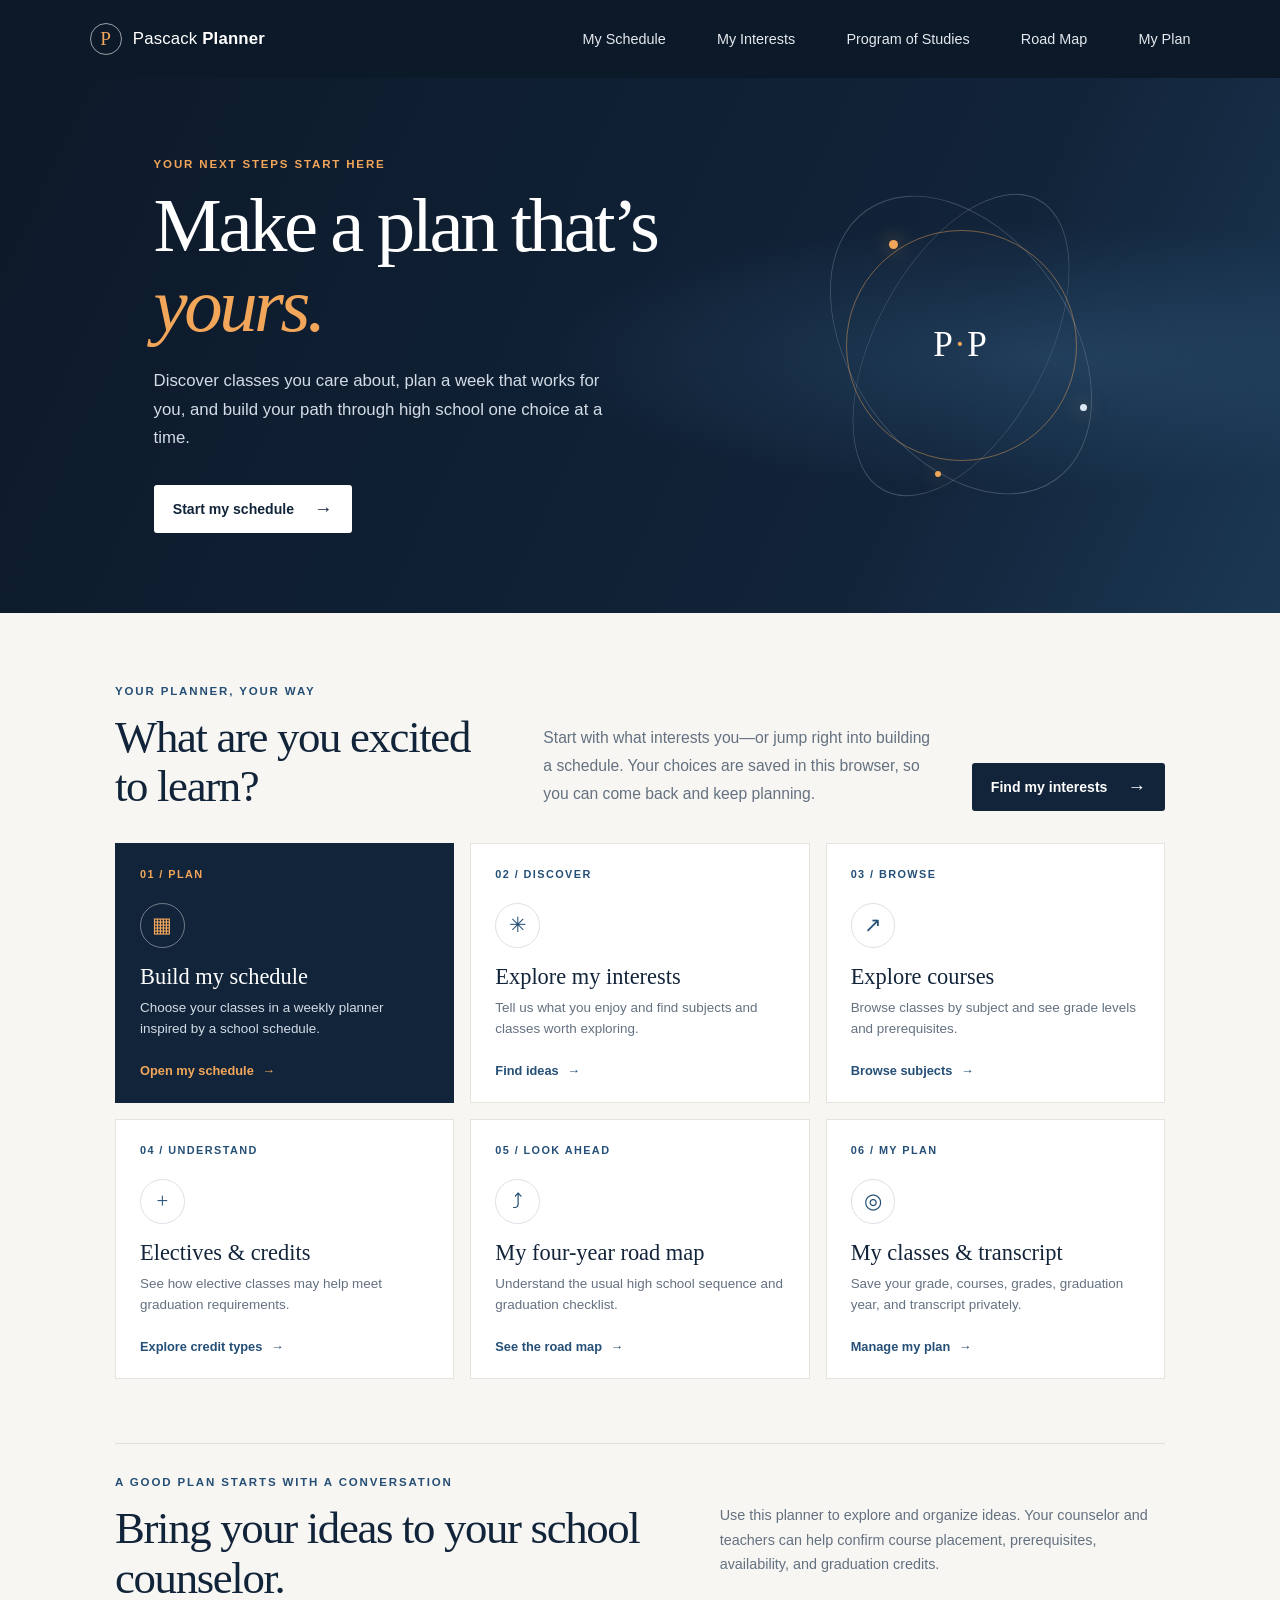
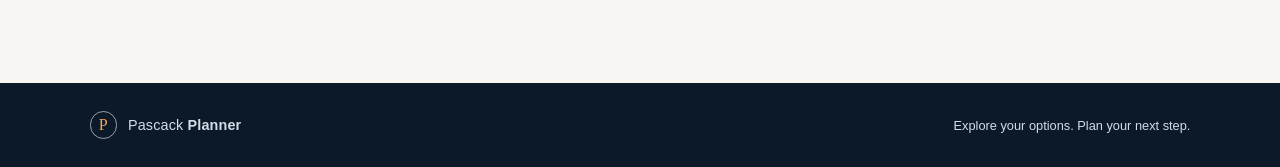
==== index.html @ 2f74aa65 "I did some stuff" ====
<!DOCTYPE html>
<html lang="en">
<head>
    <meta charset="UTF-8">
    <meta name="viewport" content="width=device-width, initial-scale=1.0">
    <meta name="theme-color" content="#12243a">
    <title>Pascack Planner | Your high school plan, your way</title>
    <link href="./style.css" rel="stylesheet">
</head>
<body>
    <header class="site-header">
        <a class="brand" href="./index.html" aria-label="Pascack Planner home">
            <span class="brand-mark" aria-hidden="true">P</span>
            <span>Pascack <strong>Planner</strong></span>
        </a>
        <nav class="site-nav" aria-label="Main navigation">
            <a href="./planner.html">My Schedule</a>
            <a href="./interests.html">My Interests</a>
            <a href="./programs.html">Program of Studies</a>
            <a href="./roadmap.html">Road Map</a>
            <a href="./profile.html">My Plan</a>
        </nav>
    </header>

    <main>
        <section class="hero home-hero">
            <div class="hero-content">
                <p class="eyebrow">Your next steps start here</p>
                <h1 id="hero-title">Make a plan that’s <span>yours.</span></h1>
                <p class="hero-copy">Discover classes you care about, plan a week that works for you, and build your path through high school one choice at a time.</p>
                <a class="button button-light" href="./planner.html">Start my schedule <span aria-hidden="true">→</span></a>
            </div>
            <div class="hero-art" aria-hidden="true">
                <div class="orbit orbit-one"></div>
                <div class="orbit orbit-two"></div>
                <div class="orbit orbit-three"></div>
                <div class="orbit-center">P<span>·</span>P</div>
                <span class="orbit-dot dot-one"></span>
                <span class="orbit-dot dot-two"></span>
                <span class="orbit-dot dot-three"></span>
            </div>
        </section>

        <section class="home-welcome section-wrap" aria-labelledby="welcome-title">
            <div>
                <p class="eyebrow eyebrow-dark">Your planner, your way</p>
                <h2 id="welcome-title">What are you excited to learn?</h2>
            </div>
            <p class="welcome-copy">Start with what interests you—or jump right into building a schedule. Your choices are saved in this browser, so you can come back and keep planning.</p>
            <a class="button button-navy" href="./interests.html">Find my interests <span aria-hidden="true">→</span></a>
        </section>

        <section class="home-tools section-wrap" aria-label="Planner sections">
            <a class="home-tool-card home-tool-featured" href="./planner.html">
                <span class="home-tool-number">01 / PLAN</span>
                <span class="home-tool-icon" aria-hidden="true">▦</span>
                <strong>Build my schedule</strong>
                <span>Choose your classes in a weekly planner inspired by a school schedule.</span>
                <span class="home-tool-link">Open my schedule <span aria-hidden="true">→</span></span>
            </a>
            <a class="home-tool-card" href="./interests.html">
                <span class="home-tool-number">02 / DISCOVER</span>
                <span class="home-tool-icon" aria-hidden="true">✳</span>
                <strong>Explore my interests</strong>
                <span>Tell us what you enjoy and find subjects and classes worth exploring.</span>
                <span class="home-tool-link">Find ideas <span aria-hidden="true">→</span></span>
            </a>
            <a class="home-tool-card" href="./programs.html">
                <span class="home-tool-number">03 / BROWSE</span>
                <span class="home-tool-icon" aria-hidden="true">↗</span>
                <strong>Explore courses</strong>
                <span>Browse classes by subject and see grade levels and prerequisites.</span>
                <span class="home-tool-link">Browse subjects <span aria-hidden="true">→</span></span>
            </a>
            <a class="home-tool-card" href="./electives.html">
                <span class="home-tool-number">04 / UNDERSTAND</span>
                <span class="home-tool-icon" aria-hidden="true">+</span>
                <strong>Electives &amp; credits</strong>
                <span>See how elective classes may help meet graduation requirements.</span>
                <span class="home-tool-link">Explore credit types <span aria-hidden="true">→</span></span>
            </a>
            <a class="home-tool-card" href="./roadmap.html">
                <span class="home-tool-number">05 / LOOK AHEAD</span>
                <span class="home-tool-icon" aria-hidden="true">⤴</span>
                <strong>My four-year road map</strong>
                <span>Understand the usual high school sequence and graduation checklist.</span>
                <span class="home-tool-link">See the road map <span aria-hidden="true">→</span></span>
            </a>
            <a class="home-tool-card" href="./profile.html">
                <span class="home-tool-number">06 / MY PLAN</span>
                <span class="home-tool-icon" aria-hidden="true">◎</span>
                <strong>My classes &amp; transcript</strong>
                <span>Save your grade, courses, grades, graduation year, and transcript privately.</span>
                <span class="home-tool-link">Manage my plan <span aria-hidden="true">→</span></span>
            </a>
        </section>

        <section class="home-reminder section-wrap">
            <div>
                <p class="eyebrow eyebrow-dark">A good plan starts with a conversation</p>
                <h2>Bring your ideas to your school counselor.</h2>
            </div>
            <p>Use this planner to explore and organize ideas. Your counselor and teachers can help confirm course placement, prerequisites, availability, and graduation credits.</p>
        </section>
    </main>

    <footer class="site-footer">
        <a class="brand brand-footer" href="./index.html">
            <span class="brand-mark" aria-hidden="true">P</span>
            <span>Pascack <strong>Planner</strong></span>
        </a>
        <p>Explore your options. Plan your next step.</p>
    </footer>
</body>
</html>
---- style.css ----
:root {
    color-scheme: light;
    --navy: #12243a;
    --navy-deep: #0c1929;
    --blue: #254f76;
    --orange: #f2a65a;
    --paper: #f7f6f2;
    --ink: #1b2b3c;
    --muted: #647181;
}

* {
    box-sizing: border-box;
}

html {
    scroll-behavior: smooth;
    scroll-padding-top: 6rem;
}

body {
    margin: 0;
    background: var(--paper);
    color: var(--ink);
    font-family: "Avenir Next", Avenir, "Segoe UI", sans-serif;
    -webkit-font-smoothing: antialiased;
}

a {
    color: inherit;
}

.site-header {
    position: relative;
    z-index: 1;
    display: flex;
    min-height: 78px;
    align-items: center;
    justify-content: space-between;
    padding: 0 clamp(1.25rem, 7vw, 7rem);
    background: var(--navy-deep);
    color: #fff;
}

.brand {
    display: inline-flex;
    align-items: center;
    gap: 0.7rem;
    color: inherit;
    font-size: 1.05rem;
    letter-spacing: 0.01em;
    text-decoration: none;
}

.brand strong {
    font-weight: 700;
}

.brand-mark {
    display: grid;
    width: 2rem;
    height: 2rem;
    place-items: center;
    border: 1px solid rgba(255, 255, 255, 0.58);
    border-radius: 50%;
    color: var(--orange);
    font-family: Georgia, serif;
    font-size: 1.2rem;
}

.site-nav {
    display: flex;
    align-items: center;
    gap: clamp(1.25rem, 4vw, 3.5rem);
}

.site-nav a {
    padding: 0.5rem 0;
    color: #e4e9ef;
    font-size: 0.9rem;
    text-decoration: none;
    transition: color 160ms ease;
}

.site-nav a:hover,
.site-nav a:focus-visible {
    color: var(--orange);
}

.hero {
    position: relative;
    display: flex;
    min-height: 485px;
    align-items: center;
    overflow: hidden;
    padding: 5rem clamp(1.5rem, 12vw, 12rem);
    background:
        radial-gradient(ellipse at 82% 52%, rgba(52, 94, 132, 0.42), transparent 34%),
        linear-gradient(115deg, var(--navy-deep), var(--navy) 72%, #1b3853);
    color: white;
}

.hero-content {
    position: relative;
    z-index: 1;
    max-width: 610px;
}

.eyebrow {
    margin: 0 0 1rem;
    color: var(--orange);
    font-size: 0.72rem;
    font-weight: 700;
    letter-spacing: 0.16em;
    text-transform: uppercase;
}

.hero h1 {
    max-width: 590px;
    margin: 0;
    font-family: Georgia, "Times New Roman", serif;
    font-size: clamp(3rem, 6vw, 5.2rem);
    font-weight: 400;
    letter-spacing: -0.045em;
    line-height: 1.04;
}

.hero h1 span {
    color: var(--orange);
    font-style: italic;
}

.hero-copy {
    max-width: 455px;
    margin: 1.35rem 0 2rem;
    color: #d3dce6;
    font-size: 1.05rem;
    line-height: 1.7;
}

.button {
    display: inline-flex;
    min-height: 48px;
    align-items: center;
    gap: 1.25rem;
    padding: 0 1.2rem;
    border-radius: 3px;
    font-size: 0.88rem;
    font-weight: 700;
    text-decoration: none;
    transition: transform 160ms ease, background 160ms ease;
}

.button:hover {
    transform: translateY(-2px);
}

.button-light {
    background: #fff;
    color: var(--navy);
}

.button-light:hover {
    background: #f1e9dc;
}

.button span,
.text-link span {
    font-size: 1.15rem;
}

.hero-art {
    position: absolute;
    top: 50%;
    right: clamp(2rem, 12vw, 12rem);
    width: 330px;
    height: 330px;
    transform: translateY(-50%);
}

.orbit {
    position: absolute;
    inset: 0;
    border: 1px solid rgba(229, 237, 245, 0.22);
    border-radius: 50%;
}

.orbit-one {
    transform: rotate(28deg) scaleX(0.52);
}

.orbit-two {
    transform: rotate(-35deg) scaleX(0.67);
}

.orbit-three {
    inset: 15%;
    border-color: rgba(242, 166, 90, 0.45);
}

.orbit-center {
    position: absolute;
    top: 50%;
    left: 50%;
    color: white;
    font-family: Georgia, serif;
    font-size: 2.2rem;
    letter-spacing: 0.08em;
    transform: translate(-50%, -50%);
}

.orbit-center span {
    color: var(--orange);
}

.orbit-dot {
    position: absolute;
    width: 9px;
    height: 9px;
    border-radius: 50%;
    background: var(--orange);
    box-shadow: 0 0 18px rgba(242, 166, 90, 0.65);
}

.dot-one {
    top: 18%;
    left: 28%;
}

.dot-two {
    right: 12%;
    bottom: 30%;
    width: 7px;
    height: 7px;
    background: #dbe8f3;
}

.dot-three {
    bottom: 10%;
    left: 42%;
    width: 6px;
    height: 6px;
}

.section-wrap {
    width: min(1050px, calc(100% - 3rem));
    margin-inline: auto;
}

.welcome {
    display: grid;
    grid-template-columns: 1fr 0.85fr;
    align-items: end;
    gap: 4rem;
    padding-top: 5rem;
    padding-bottom: 3.5rem;
}

.eyebrow-dark {
    color: var(--blue);
}

.welcome h2,
.resource-card h2 {
    margin: 0;
    color: var(--navy);
    font-family: Georgia, "Times New Roman", serif;
    font-weight: 400;
    letter-spacing: -0.025em;
}

.welcome h2 {
    max-width: 470px;
    font-size: clamp(2rem, 3.5vw, 2.8rem);
    line-height: 1.13;
}

.welcome-copy {
    margin: 0 0 0.2rem;
    color: var(--muted);
    font-size: 0.98rem;
    line-height: 1.8;
}

.student-guide,
.roadmap {
    scroll-margin-top: 2rem;
}

.student-guide {
    padding-bottom: 5.5rem;
}

.section-heading,
.requirements-heading {
    display: flex;
    align-items: end;
    justify-content: space-between;
    gap: 2rem;
}

.section-heading h2,
.requirements-heading h3,
.next-steps h2 {
    margin: 0;
    color: var(--navy);
    font-family: Georgia, "Times New Roman", serif;
    font-weight: 400;
    letter-spacing: -0.03em;
}

.section-heading h2 {
    max-width: 640px;
    font-size: clamp(2.1rem, 4vw, 3.2rem);
    line-height: 1.1;
}

.section-intro {
    max-width: 650px;
    margin: 1rem 0 0;
    color: var(--muted);
    line-height: 1.7;
}

.button-navy {
    flex-shrink: 0;
    background: var(--navy);
    color: white;
}

.button-navy:hover {
    background: var(--blue);
}

.guide-note,
.college-note,
.roadmap-note {
    border-left: 3px solid var(--orange);
    background: #fff;
    color: var(--muted);
    line-height: 1.7;
}

.guide-note {
    margin-top: 2rem;
    padding: 1.1rem 1.3rem;
    font-size: 0.9rem;
}

.guide-note strong,
.college-note strong {
    display: block;
    margin-bottom: 0.2rem;
    color: var(--navy);
}

.guide-intro-grid {
    display: grid;
    grid-template-columns: repeat(3, 1fr);
    gap: 1rem;
    margin-top: 1rem;
}

.intro-card {
    min-height: 195px;
    padding: 1.35rem;
    border: 1px solid #e6e3dc;
    background: #fff;
}

.intro-number {
    color: var(--blue);
    font-family: Georgia, "Times New Roman", serif;
    font-size: 0.9rem;
}

.intro-card h3,
.guide-panel h3,
.year-card h3 {
    margin: 0.7rem 0 0.5rem;
    color: var(--navy);
    font-family: Georgia, "Times New Roman", serif;
    font-size: 1.3rem;
    font-weight: 400;
}

.intro-card p,
.guide-panel > p:not(.eyebrow) {
    margin: 0;
    color: var(--muted);
    font-size: 0.88rem;
    line-height: 1.65;
}

.guide-columns {
    display: grid;
    grid-template-columns: 0.85fr 1.15fr;
    gap: 1rem;
    margin-top: 1rem;
}

.guide-panel {
    padding: 1.6rem;
    border: 1px solid #e6e3dc;
    background: #fff;
}

.guide-panel h3 {
    margin-top: 0;
    font-size: 1.7rem;
}

.guide-panel .eyebrow {
    margin-bottom: 0.8rem;
}

.credit-examples {
    display: grid;
    grid-template-columns: 1fr 1fr;
    gap: 0.7rem;
    margin: 1.3rem 0;
}

.credit-examples div {
    display: flex;
    flex-direction: column;
    gap: 0.25rem;
    padding: 0.9rem;
    background: var(--paper);
}

.credit-examples strong {
    color: var(--blue);
    font-family: Georgia, "Times New Roman", serif;
    font-size: 1.4rem;
    font-weight: 400;
}

.credit-examples span,
.small-note {
    color: var(--muted);
    font-size: 0.78rem;
    line-height: 1.55;
}

.guide-panel .small-note {
    margin-top: 1rem;
}

.term-list {
    display: grid;
    gap: 0.8rem;
    margin: 1rem 0 0;
}

.term-list div {
    display: grid;
    grid-template-columns: 105px 1fr;
    gap: 0.8rem;
}

.term-list dt {
    color: var(--blue);
    font-size: 0.84rem;
    font-weight: 700;
}

.term-list dd {
    margin: 0;
    color: var(--muted);
    font-size: 0.84rem;
    line-height: 1.55;
}

.requirements,
.departments {
    margin-top: 4rem;
}

.requirements-heading h3 {
    font-size: clamp(1.7rem, 3vw, 2.2rem);
}

.source-link {
    flex-shrink: 0;
    color: var(--blue);
    font-size: 0.8rem;
    font-weight: 700;
    text-decoration: none;
}

.source-link:hover,
.college-note a:hover {
    text-decoration: underline;
    text-underline-offset: 3px;
}

.requirement-list {
    display: grid;
    grid-template-columns: 1fr 1fr;
    gap: 0 2rem;
    margin: 1.3rem 0 0;
    padding: 0;
    list-style: none;
    border-top: 1px solid #dedbd4;
}

.requirement-list li {
    display: grid;
    grid-template-columns: 1fr auto;
    align-items: baseline;
    gap: 0.7rem;
    padding: 0.85rem 0;
    border-bottom: 1px solid #dedbd4;
    font-size: 0.88rem;
}

.requirement-list strong {
    color: var(--navy);
    font-size: 0.84rem;
}

.requirement-list small {
    grid-column: 1 / -1;
    margin-top: -0.5rem;
    color: var(--muted);
    font-size: 0.75rem;
}

.requirements-footnote {
    max-width: 850px;
    margin: 1rem 0 0;
    color: var(--muted);
    font-size: 0.82rem;
    line-height: 1.7;
}

.departments .section-intro {
    margin-top: 0.7rem;
}

.elective-feature-card {
    display: grid;
    grid-template-columns: auto 1fr auto;
    align-items: center;
    gap: 1.1rem;
    margin-top: 1.2rem;
    padding: 1.25rem 1.4rem;
    border: 1px solid #d5dce3;
    background: #edf1f4;
    text-decoration: none;
    transition: border-color 160ms ease, transform 160ms ease;
}

.elective-feature-card:hover {
    transform: translateY(-2px);
    border-color: var(--blue);
}

.elective-feature-icon {
    display: grid;
    width: 2.8rem;
    height: 2.8rem;
    place-items: center;
    border-radius: 50%;
    background: var(--navy);
    color: var(--orange);
    font-family: Georgia, "Times New Roman", serif;
    font-size: 1.6rem;
}

.elective-feature-copy {
    display: grid;
    gap: 0.3rem;
}

.elective-feature-copy strong {
    color: var(--navy);
    font-size: 1rem;
}

.elective-feature-copy > span {
    color: var(--muted);
    font-size: 0.82rem;
    line-height: 1.5;
}

.elective-feature-action {
    display: inline-flex;
    align-items: center;
    gap: 0.55rem;
    color: var(--blue);
    font-size: 0.8rem;
    font-weight: 700;
}

.department-grid {
    display: grid;
    grid-template-columns: repeat(3, 1fr);
    gap: 0.8rem;
    margin-top: 1.2rem;
}

.department-card {
    display: flex;
    min-height: 145px;
    flex-direction: column;
    align-items: flex-start;
    padding: 1.1rem;
    border: 1px solid #e6e3dc;
    background: #fff;
    text-decoration: none;
    transition: border-color 160ms ease, transform 160ms ease;
}

.department-card:hover {
    transform: translateY(-2px);
    border-color: var(--blue);
}

.department-card strong {
    color: var(--navy);
    font-size: 0.95rem;
}

.department-card span {
    margin-top: 0.45rem;
    color: var(--muted);
    font-size: 0.78rem;
    line-height: 1.5;
}

.department-card small {
    margin-top: auto;
    padding-top: 0.7rem;
    color: var(--blue);
    font-size: 0.7rem;
    font-weight: 700;
}

.college-note {
    margin-top: 2rem;
    padding: 1rem 1.2rem;
    font-size: 0.85rem;
}

.college-note a {
    display: inline-block;
    margin-top: 0.45rem;
    color: var(--blue);
    font-weight: 700;
    text-decoration: none;
}

.roadmap {
    padding: 4.5rem 0 5.5rem;
    border-top: 1px solid #e4e0d8;
}

.roadmap-grid {
    display: grid;
    grid-template-columns: repeat(4, 1fr);
    gap: 0.8rem;
    margin-top: 2rem;
}

.year-card {
    padding: 1.3rem;
    border-top: 3px solid var(--blue);
    background: #fff;
}

.year-label {
    color: var(--blue);
    font-size: 0.7rem;
    font-weight: 700;
    letter-spacing: 0.12em;
    text-transform: uppercase;
}

.year-card h3 {
    margin-top: 0.35rem;
    font-size: 1.5rem;
}

.year-card > p {
    min-height: 2.8rem;
    margin: 0;
    color: var(--muted);
    font-size: 0.8rem;
    line-height: 1.5;
}

.year-card ul {
    display: grid;
    gap: 0.55rem;
    margin: 1rem 0 0;
    padding-left: 1.1rem;
    color: var(--ink);
    font-size: 0.78rem;
    line-height: 1.45;
}

.roadmap-note {
    margin-top: 1.2rem;
    padding: 1rem 1.2rem;
    font-size: 0.85rem;
}

.roadmap-note strong {
    color: var(--navy);
}

.next-steps {
    padding: 3rem 0;
    background:
        radial-gradient(ellipse at 85% 50%, rgba(52, 94, 132, 0.38), transparent 35%),
        var(--navy);
    color: white;
}

.next-steps-inner {
    display: flex;
    align-items: center;
    justify-content: space-between;
    gap: 2rem;
}

.next-steps h2 {
    max-width: 600px;
    color: white;
    font-size: clamp(2rem, 3.5vw, 2.8rem);
}

.next-steps-inner > div > p:last-child {
    max-width: 600px;
    margin: 0.8rem 0 0;
    color: #d3dce6;
    font-size: 0.9rem;
    line-height: 1.7;
}

.program-hero {
    padding: 3.5rem 0 4rem;
    background:
        radial-gradient(ellipse at 86% 45%, rgba(52, 94, 132, 0.38), transparent 34%),
        linear-gradient(115deg, var(--navy-deep), var(--navy) 75%, #1b3853);
    color: #fff;
}

.program-hero-inner {
    max-width: 1050px;
}

.back-link {
    display: inline-flex;
    align-items: center;
    gap: 0.55rem;
    margin-bottom: 2rem;
    color: #d3dce6;
    font-size: 0.85rem;
    text-decoration: none;
}

.back-link:hover {
    color: var(--orange);
}

.program-hero .eyebrow {
    margin-bottom: 0.7rem;
}

.program-hero h1 {
    margin: 0;
    font-family: Georgia, "Times New Roman", serif;
    font-size: clamp(2.8rem, 6vw, 4.7rem);
    font-weight: 400;
    letter-spacing: -0.04em;
    line-height: 1.05;
}

.program-intro {
    max-width: 680px;
    margin: 1rem 0 0;
    color: #d3dce6;
    font-size: 1.05rem;
    line-height: 1.7;
}

.program-content {
    padding-top: 2.5rem;
    padding-bottom: 4.5rem;
}

.program-planning {
    display: grid;
    grid-template-columns: 0.85fr 1.15fr;
    gap: 2.5rem;
    padding: 2rem;
    border: 1px solid #e6e3dc;
    background: #fff;
}

.program-planning h2,
.course-list-heading h2 {
    margin: 0;
    color: var(--navy);
    font-family: Georgia, "Times New Roman", serif;
    font-size: clamp(1.7rem, 3vw, 2.15rem);
    font-weight: 400;
    letter-spacing: -0.025em;
}

.program-requirement {
    margin: 0.9rem 0 0;
    color: var(--muted);
    font-size: 0.9rem;
    line-height: 1.7;
}

.program-planning h3 {
    margin: 0.1rem 0 0.8rem;
    color: var(--navy);
    font-size: 0.95rem;
}

.pathway-list {
    display: grid;
    gap: 0.7rem;
    margin: 0;
    padding-left: 1.2rem;
    color: var(--muted);
    font-size: 0.86rem;
    line-height: 1.6;
}

.pathway-list li::marker {
    color: var(--blue);
    font-weight: 700;
}

.program-note {
    margin-top: 1rem;
    padding: 1rem 1.2rem;
    border-left: 3px solid var(--orange);
    background: #fff;
    color: var(--muted);
    font-size: 0.85rem;
    line-height: 1.65;
}

.course-section {
    margin-top: 3.5rem;
}

.course-list-heading {
    display: flex;
    align-items: end;
    justify-content: space-between;
    gap: 2rem;
    margin-bottom: 1.3rem;
}

.course-list-heading .eyebrow {
    margin-bottom: 0.7rem;
}

.course-count {
    margin: 0.55rem 0 0;
    color: var(--muted);
    font-size: 0.83rem;
}

.course-search {
    display: grid;
    width: min(100%, 340px);
    gap: 0.45rem;
    color: var(--ink);
    font-size: 0.78rem;
    font-weight: 700;
}

.course-search input {
    width: 100%;
    min-height: 46px;
    padding: 0.7rem 0.85rem;
    border: 1px solid #cfd5dc;
    border-radius: 2px;
    background: #fff;
    color: var(--ink);
    font: inherit;
    font-size: 0.85rem;
}

.course-search input:focus-visible {
    outline: 3px solid rgba(37, 79, 118, 0.35);
    outline-offset: 2px;
    border-color: var(--blue);
}

.course-grid {
    display: grid;
    grid-template-columns: repeat(3, minmax(0, 1fr));
    gap: 0.85rem;
}

.course-card {
    display: flex;
    min-height: 190px;
    flex-direction: column;
    align-items: flex-start;
    padding: 1.25rem;
    border: 1px solid #e6e3dc;
    background: #fff;
}

.course-badges {
    display: flex;
    min-height: 1.45rem;
    flex-wrap: wrap;
    gap: 0.35rem;
    margin-bottom: 0.7rem;
}

.course-badge {
    display: inline-flex;
    align-items: center;
    padding: 0.23rem 0.5rem;
    border-radius: 2rem;
    background: #e9eef3;
    color: var(--blue);
    font-size: 0.65rem;
    font-weight: 700;
}

.badge-ap {
    background: #f9eddf;
    color: #7d4a19;
}

.badge-grade {
    background: #edf0e9;
    color: #44583a;
}

.course-card h3 {
    margin: 0;
    color: var(--navy);
    font-family: Georgia, "Times New Roman", serif;
    font-size: 1.18rem;
    font-weight: 400;
    line-height: 1.3;
}

.course-prerequisite {
    margin: auto 0 0;
    padding-top: 1rem;
    color: var(--muted);
    font-size: 0.76rem;
    line-height: 1.55;
}

.course-prerequisite strong {
    color: var(--ink);
}

.no-courses {
    padding: 1.3rem;
    border: 1px solid #e6e3dc;
    background: #fff;
    color: var(--muted);
}

.special-program-message {
    padding: 1.5rem;
    border: 1px solid #e6e3dc;
    background: #fff;
    color: var(--muted);
    font-size: 0.92rem;
    line-height: 1.7;
}

[hidden] {
    display: none !important;
}

.counselor-callout {
    display: flex;
    align-items: center;
    justify-content: space-between;
    gap: 2rem;
    margin-top: 4rem;
    padding: 2.2rem;
    background:
        radial-gradient(ellipse at 86% 45%, rgba(52, 94, 132, 0.38), transparent 34%),
        var(--navy);
    color: #fff;
}

.counselor-callout .eyebrow {
    margin-bottom: 0.7rem;
}

.counselor-callout h2 {
    margin: 0;
    font-family: Georgia, "Times New Roman", serif;
    font-size: clamp(1.7rem, 3vw, 2.35rem);
    font-weight: 400;
}

.counselor-callout p:last-child {
    max-width: 630px;
    margin: 0.7rem 0 0;
    color: #d3dce6;
    font-size: 0.85rem;
    line-height: 1.65;
}

.electives-hero {
    padding: 3.5rem 0 4rem;
    background:
        radial-gradient(ellipse at 86% 45%, rgba(52, 94, 132, 0.38), transparent 34%),
        linear-gradient(115deg, var(--navy-deep), var(--navy) 75%, #1b3853);
    color: #fff;
}

.electives-hero h1 {
    max-width: 800px;
    margin: 0;
    font-family: Georgia, "Times New Roman", serif;
    font-size: clamp(2.8rem, 6vw, 4.7rem);
    font-weight: 400;
    letter-spacing: -0.04em;
    line-height: 1.05;
}

.electives-hero > .section-wrap > p:last-child {
    max-width: 680px;
    margin: 1rem 0 0;
    color: #d3dce6;
    font-size: 1.02rem;
    line-height: 1.7;
}

.electives-content {
    padding-top: 2.5rem;
    padding-bottom: 4.5rem;
}

.electives-explainer {
    display: flex;
    align-items: flex-start;
    gap: 1rem;
    padding: 1.4rem;
    border: 1px solid #e1ded7;
    background: #fff;
}

.explainer-mark {
    display: grid;
    width: 2rem;
    height: 2rem;
    flex: 0 0 auto;
    place-items: center;
    border-radius: 50%;
    background: var(--navy);
    color: var(--orange);
    font-family: Georgia, "Times New Roman", serif;
    font-size: 1.1rem;
}

.electives-explainer h2 {
    margin: 0;
    color: var(--navy);
    font-family: Georgia, "Times New Roman", serif;
    font-size: 1.45rem;
    font-weight: 400;
}

.electives-explainer p {
    margin: 0.5rem 0 0;
    color: var(--muted);
    font-size: 0.86rem;
    line-height: 1.65;
}

.credit-type-section {
    margin-top: 3.5rem;
}

.credit-section-heading {
    display: grid;
    grid-template-columns: 3.2rem 1fr;
    gap: 1rem;
    align-items: start;
    margin-bottom: 1.3rem;
}

.credit-index {
    display: grid;
    width: 2.7rem;
    height: 2.7rem;
    place-items: center;
    border: 1px solid #d8dfe6;
    border-radius: 50%;
    color: var(--blue);
    font-family: Georgia, "Times New Roman", serif;
    font-size: 0.9rem;
}

.credit-section-heading .eyebrow {
    margin-bottom: 0.45rem;
}

.credit-section-heading h2 {
    margin: 0;
    color: var(--navy);
    font-family: Georgia, "Times New Roman", serif;
    font-size: clamp(1.9rem, 3.5vw, 2.6rem);
    font-weight: 400;
    letter-spacing: -0.03em;
    line-height: 1.12;
}

.credit-section-heading div > p:last-child {
    max-width: 770px;
    margin: 0.6rem 0 0;
    color: var(--muted);
    font-size: 0.9rem;
    line-height: 1.65;
}

.credit-exploration-grid {
    display: grid;
    grid-template-columns: repeat(3, minmax(0, 1fr));
    gap: 0.85rem;
}

.credit-explore-card {
    display: flex;
    min-height: 220px;
    flex-direction: column;
    align-items: flex-start;
    padding: 1.3rem;
    border: 1px solid #e6e3dc;
    background: #fff;
}

.credit-area-label {
    margin: 0 0 0.6rem;
    color: var(--blue);
    font-size: 0.68rem;
    font-weight: 700;
    letter-spacing: 0.12em;
    text-transform: uppercase;
}

.credit-explore-card h3,
.life-skills-feature h3 {
    margin: 0;
    color: var(--navy);
    font-family: Georgia, "Times New Roman", serif;
    font-size: 1.4rem;
    font-weight: 400;
}

.credit-explore-card > p:not(.credit-area-label),
.life-skills-feature p:not(.credit-area-label) {
    margin: 0.7rem 0 0;
    color: var(--muted);
    font-size: 0.83rem;
    line-height: 1.6;
}

.course-example-list {
    display: grid;
    gap: 0.35rem;
    margin: 0.9rem 0 0;
    padding-left: 1rem;
    color: var(--ink);
    font-size: 0.76rem;
    line-height: 1.45;
}

.course-example-list li::marker {
    color: var(--blue);
}

.credit-explore-card .text-link {
    margin-top: auto;
    padding-top: 1rem;
}

.credit-caution {
    margin: 1rem 0 0;
    padding: 0.95rem 1.1rem;
    border-left: 3px solid var(--orange);
    background: #fff;
    color: var(--muted);
    font-size: 0.83rem;
    line-height: 1.65;
}

.credit-caution strong {
    color: var(--navy);
}

.life-skills-feature {
    display: flex;
    align-items: center;
    justify-content: space-between;
    gap: 1.5rem;
    margin-bottom: 0.85rem;
    padding: 1.4rem;
    border: 1px solid #cdd7df;
    background: #edf1f4;
}

.life-skills-feature > div {
    max-width: 740px;
}

.course-time-badge {
    flex: 0 0 auto;
    padding: 0.45rem 0.75rem;
    border-radius: 2rem;
    background: white;
    color: var(--blue);
    font-size: 0.72rem;
    font-weight: 700;
}

.financial-section {
    padding-bottom: 3rem;
    border-bottom: 1px solid #e4e0d8;
}

.financial-course-card {
    display: grid;
    max-width: 610px;
    gap: 0.55rem;
    padding: 1.4rem;
    border: 1px solid #e6e3dc;
    background: #fff;
    text-decoration: none;
    transition: border-color 160ms ease, transform 160ms ease;
}

.financial-course-card:hover {
    transform: translateY(-2px);
    border-color: var(--blue);
}

.financial-course-card > strong {
    color: var(--navy);
    font-family: Georgia, "Times New Roman", serif;
    font-size: 1.45rem;
    font-weight: 400;
}

.financial-course-card > span:not(.credit-area-label):not(.text-link) {
    color: var(--muted);
    font-size: 0.84rem;
    line-height: 1.6;
}

.financial-course-card .text-link {
    margin-top: 0.3rem;
}

.elective-basics {
    display: grid;
    grid-template-columns: 1.2fr 0.8fr;
    align-items: center;
    gap: 2rem;
    margin-top: 3rem;
    padding: 1.7rem;
    background: #fff;
    border: 1px solid #e6e3dc;
}

.elective-basics h2 {
    margin: 0;
    color: var(--navy);
    font-family: Georgia, "Times New Roman", serif;
    font-size: 1.8rem;
    font-weight: 400;
}

.elective-basics > div:first-child > p:last-child {
    margin: 0.7rem 0 0;
    color: var(--muted);
    font-size: 0.86rem;
    line-height: 1.65;
}

.credit-example-pair {
    display: grid;
    grid-template-columns: 1fr 1fr;
    gap: 0.7rem;
}

.credit-example-pair div {
    display: grid;
    gap: 0.35rem;
    padding: 1rem;
    background: var(--paper);
}

.credit-example-pair strong {
    color: var(--blue);
    font-family: Georgia, "Times New Roman", serif;
    font-size: 1.4rem;
    font-weight: 400;
}

.credit-example-pair span {
    color: var(--muted);
    font-size: 0.73rem;
    line-height: 1.45;
}

.elective-counselor-callout {
    margin-top: 3rem;
}

.site-footer {
    display: flex;
    min-height: 84px;
    align-items: center;
    justify-content: space-between;
    gap: 1rem;
    padding: 1rem clamp(1.5rem, 7vw, 7rem);
    background: var(--navy-deep);
    color: #d3dce6;
}

.brand-footer {
    font-size: 0.9rem;
}

.brand-footer .brand-mark {
    width: 1.7rem;
    height: 1.7rem;
    font-size: 1rem;
}

.site-footer p {
    margin: 0;
    font-size: 0.8rem;
}

:focus-visible {
    outline: 3px solid var(--orange);
    outline-offset: 4px;
}

@media (max-width: 760px) {
    .hero {
        min-height: 460px;
        padding-block: 4rem;
    }

    .hero-art {
        right: -100px;
        width: 280px;
        height: 280px;
        opacity: 0.38;
    }

    .welcome {
        grid-template-columns: 1fr;
        gap: 1.2rem;
        padding-top: 3.5rem;
    }

    .course-grid {
        grid-template-columns: repeat(2, minmax(0, 1fr));
    }

    .credit-exploration-grid {
        grid-template-columns: repeat(2, minmax(0, 1fr));
    }

    .program-planning {
        grid-template-columns: 1fr;
        gap: 1.5rem;
    }

    .hero-art {
        opacity: 0.1;
    }

    .student-guide {
        padding-bottom: 3.5rem;
    }

    .department-grid {
        grid-template-columns: repeat(2, 1fr);
    }

    .roadmap-grid {
        grid-template-columns: repeat(2, 1fr);
    }

    .section-heading {
        align-items: flex-start;
        flex-direction: column;
        gap: 1.2rem;
    }
}

@media (max-width: 1100px) {
    .hero-art {
        right: -120px;
        opacity: 0.12;
    }
}

@media (max-width: 540px) {
    .site-header {
        min-height: 72px;
        align-items: flex-start;
        flex-direction: column;
        justify-content: center;
        gap: 0.6rem;
        padding-block: 0.8rem;
    }

    .site-nav {
        width: 100%;
        justify-content: space-between;
        gap: 1rem;
    }

    .site-nav a {
        font-size: 0.82rem;
    }

    .hero {
        min-height: 420px;
        padding-inline: 1.5rem;
    }

    .hero-art {
        display: none;
    }

    .guide-intro-grid,
    .guide-columns,
    .requirement-list,
    .department-grid,
    .roadmap-grid,
    .course-grid,
    .credit-exploration-grid,
    .elective-basics {
        grid-template-columns: 1fr;
    }

    .requirements,
    .departments {
        margin-top: 3rem;
    }

    .requirements-heading {
        align-items: flex-start;
        flex-direction: column;
        gap: 0.8rem;
    }

    .requirement-list {
        gap: 0;
    }

    .intro-card {
        min-height: 0;
    }

    .year-card > p {
        min-height: 0;
    }

    .next-steps-inner {
        align-items: flex-start;
        flex-direction: column;
    }

    .course-list-heading,
    .counselor-callout,
    .life-skills-feature {
        align-items: flex-start;
        flex-direction: column;
    }

    .credit-section-heading {
        grid-template-columns: 2.5rem 1fr;
        gap: 0.7rem;
    }

    .credit-index {
        width: 2.2rem;
        height: 2.2rem;
    }

    .elective-feature-card {
        grid-template-columns: auto 1fr;
    }

    .elective-feature-action {
        grid-column: 2;
    }

    .course-search {
        width: 100%;
    }

    .program-planning,
    .counselor-callout {
        padding: 1.4rem;
    }

    .term-list div {
        grid-template-columns: 90px 1fr;
    }

    .site-footer {
        align-items: flex-start;
        flex-direction: column;
        justify-content: center;
        padding-block: 1.25rem;
    }
}

@media (prefers-reduced-motion: reduce) {
    html {
        scroll-behavior: auto;
    }

    *,
    *::before,
    *::after {
        transition-duration: 0.01ms !important;
    }
}

.site-nav a[aria-current="page"] {
    color: var(--orange);
}

.home-hero {
    min-height: 450px;
}

.home-welcome {
    display: grid;
    grid-template-columns: 1fr 1fr auto;
    align-items: end;
    gap: 2rem;
    padding-top: 4.5rem;
    padding-bottom: 2rem;
}

.home-welcome h2,
.home-reminder h2 {
    margin: 0;
    color: var(--navy);
    font-family: Georgia, "Times New Roman", serif;
    font-size: clamp(2rem, 3.5vw, 2.8rem);
    font-weight: 400;
    letter-spacing: -0.03em;
    line-height: 1.1;
}

.home-welcome .welcome-copy {
    max-width: 430px;
}

.home-tools {
    display: grid;
    grid-template-columns: repeat(3, minmax(0, 1fr));
    gap: 1rem;
    padding-bottom: 4rem;
}

.home-tool-card {
    display: flex;
    min-height: 260px;
    flex-direction: column;
    align-items: flex-start;
    padding: 1.5rem;
    border: 1px solid #e6e3dc;
    background: #fff;
    text-decoration: none;
    transition: border-color 160ms ease, transform 160ms ease;
}

.home-tool-card:hover {
    transform: translateY(-3px);
    border-color: var(--blue);
}

.home-tool-featured {
    border-color: var(--navy);
    background: var(--navy);
}

.home-tool-number {
    color: var(--blue);
    font-size: 0.68rem;
    font-weight: 700;
    letter-spacing: 0.13em;
}

.home-tool-featured .home-tool-number {
    color: var(--orange);
}

.home-tool-icon {
    display: grid;
    width: 2.8rem;
    height: 2.8rem;
    margin: 1.4rem 0 1rem;
    place-items: center;
    border: 1px solid #dce2e8;
    border-radius: 50%;
    color: var(--blue);
    font-family: Georgia, "Times New Roman", serif;
    font-size: 1.3rem;
}

.home-tool-featured .home-tool-icon {
    border-color: rgba(255, 255, 255, 0.4);
    color: var(--orange);
}

.home-tool-card > strong {
    color: var(--navy);
    font-family: Georgia, "Times New Roman", serif;
    font-size: 1.4rem;
    font-weight: 400;
}

.home-tool-featured > strong {
    color: #fff;
}

.home-tool-card > span:nth-last-child(2) {
    margin-top: 0.55rem;
    color: var(--muted);
    font-size: 0.84rem;
    line-height: 1.55;
}

.home-tool-featured > span:nth-last-child(2) {
    color: #d3dce6;
}

.home-tool-link {
    display: inline-flex;
    align-items: center;
    gap: 0.55rem;
    margin-top: auto;
    padding-top: 1rem;
    color: var(--blue);
    font-size: 0.8rem;
    font-weight: 700;
}

.home-tool-featured .home-tool-link {
    color: var(--orange);
}

.home-reminder {
    display: grid;
    grid-template-columns: 1fr 0.8fr;
    align-items: center;
    gap: 3rem;
    padding-top: 2rem;
    padding-bottom: 5rem;
    border-top: 1px solid #e4e0d8;
}

.home-reminder > p {
    margin: 0;
    color: var(--muted);
    font-size: 0.9rem;
    line-height: 1.7;
}

.section-hero {
    padding: 3rem 0 3.5rem;
    background:
        radial-gradient(ellipse at 86% 45%, rgba(52, 94, 132, 0.38), transparent 34%),
        linear-gradient(115deg, var(--navy-deep), var(--navy) 75%, #1b3853);
    color: #fff;
}

.section-hero h1 {
    max-width: 820px;
    margin: 0;
    font-family: Georgia, "Times New Roman", serif;
    font-size: clamp(2.8rem, 6vw, 4.7rem);
    font-weight: 400;
    letter-spacing: -0.04em;
    line-height: 1.05;
}

.section-hero > .section-wrap > p:last-child {
    max-width: 680px;
    margin: 1rem 0 0;
    color: #d3dce6;
    font-size: 1.02rem;
    line-height: 1.7;
}

.section-hero .back-link {
    margin-bottom: 1.5rem;
}

.content-page {
    padding-top: 3rem;
    padding-bottom: 5rem;
}

.content-heading {
    margin: 0;
    color: var(--navy);
    font-family: Georgia, "Times New Roman", serif;
    font-size: clamp(1.9rem, 3.5vw, 2.6rem);
    font-weight: 400;
    letter-spacing: -0.03em;
}

.content-page > .guide-note {
    margin-top: 2rem;
}

.roadmap-requirements {
    margin-top: 4rem;
}

.roadmap-requirements .requirement-list {
    margin-bottom: 1rem;
}

.roadmap-requirements .text-link {
    margin-top: 0.7rem;
}

.planner-content {
    padding-top: 2rem;
    padding-bottom: 5rem;
}

.planner-toolbar {
    display: flex;
    align-items: end;
    justify-content: space-between;
    gap: 1.5rem;
    margin-bottom: 1.2rem;
}

.grade-picker {
    display: grid;
    min-width: 180px;
    gap: 0.45rem;
    color: var(--ink);
    font-size: 0.78rem;
    font-weight: 700;
}

.grade-picker select {
    min-height: 44px;
    padding: 0.6rem 2rem 0.6rem 0.75rem;
    border: 1px solid #cfd5dc;
    border-radius: 2px;
    background: #fff;
    color: var(--ink);
    font: inherit;
}

.planner-actions {
    display: flex;
    align-items: center;
    flex-wrap: wrap;
    justify-content: flex-end;
    gap: 0.7rem;
}

.save-status {
    margin-right: 0.3rem;
    color: var(--muted);
    font-size: 0.76rem;
}

.save-status-error {
    color: #9b3429;
}

.button-outline,
.button-quiet {
    border: 1px solid #cfd5dc;
    background: #fff;
    color: var(--navy);
    cursor: pointer;
    font: inherit;
    font-size: 0.82rem;
}

.button-outline:hover {
    background: #edf1f4;
}

.button-quiet {
    border-color: transparent;
    background: transparent;
    color: var(--muted);
}

.button-quiet:hover {
    background: #eeeae2;
}

.planner-notice {
    margin-bottom: 1.2rem;
    padding: 0.95rem 1.1rem;
    border-left: 3px solid var(--orange);
    background: #fff;
    color: var(--muted);
    font-size: 0.82rem;
    line-height: 1.6;
}

.planner-notice strong {
    display: block;
    margin-bottom: 0.15rem;
    color: var(--navy);
}

.schedule-paper {
    padding: 1.5rem;
    border: 1px solid #dedbd4;
    background: #fff;
    box-shadow: 0 8px 26px rgba(18, 36, 58, 0.05);
}

.schedule-paper-heading {
    display: flex;
    align-items: end;
    justify-content: space-between;
    gap: 1rem;
    margin-bottom: 1.2rem;
}

.schedule-paper-heading .eyebrow {
    margin-bottom: 0.45rem;
}

.schedule-paper-heading h2 {
    margin: 0;
    color: var(--navy);
    font-family: Georgia, "Times New Roman", serif;
    font-size: 2rem;
    font-weight: 400;
}

.schedule-paper-heading > p {
    margin: 0;
    color: var(--muted);
    font-size: 0.8rem;
}

.schedule-table-wrap {
    overflow-x: auto;
    border: 1px solid #d8dde3;
}

.schedule-table {
    width: 100%;
    min-width: 760px;
    border-collapse: collapse;
    table-layout: fixed;
}

.schedule-table th,
.schedule-table td {
    padding: 0.55rem;
    border-right: 1px solid #e1e4e8;
    border-bottom: 1px solid #e1e4e8;
    text-align: left;
    vertical-align: top;
}

.schedule-table thead th {
    height: 48px;
    background: #f0f2f4;
    color: var(--navy);
    font-size: 0.8rem;
}

.schedule-table thead th span {
    display: none;
}

.schedule-table .period-heading,
.schedule-table .period-cell {
    width: 105px;
    background: #f7f6f2;
}

.schedule-table .period-cell {
    color: var(--navy);
    font-size: 0.76rem;
    font-weight: 700;
}

.schedule-table tbody td {
    height: 94px;
}

.schedule-slot {
    display: flex;
    width: 100%;
    min-height: 66px;
    flex-direction: column;
    align-items: center;
    justify-content: center;
    gap: 0.3rem;
    padding: 0.55rem;
    border: 1px dashed #c5ced8;
    border-radius: 2px;
    background: #fafbfd;
    color: var(--blue);
    cursor: pointer;
    font: inherit;
    font-size: 0.72rem;
    text-align: center;
    transition: background 140ms ease, border-color 140ms ease;
}

.schedule-slot:hover {
    border-color: var(--blue);
    background: #f0f4f7;
}

.schedule-slot-filled {
    align-items: flex-start;
    justify-content: flex-start;
    border: 1px solid #b9c9d7;
    background: #eef3f6;
    color: var(--navy);
    text-align: left;
}

.schedule-slot-filled strong {
    display: -webkit-box;
    overflow: hidden;
    -webkit-box-orient: vertical;
    -webkit-line-clamp: 3;
    font-size: 0.7rem;
    line-height: 1.35;
}

.schedule-slot-subject {
    color: var(--muted);
    font-size: 0.64rem;
}

.slot-plus {
    display: grid;
    width: 1.3rem;
    height: 1.3rem;
    place-items: center;
    border: 1px solid #c5ced8;
    border-radius: 50%;
    font-size: 1rem;
    line-height: 1;
}

.remove-slot {
    margin-top: 0.25rem;
    padding: 0.2rem;
    border: 0;
    background: transparent;
    color: #657280;
    cursor: pointer;
    font: inherit;
    font-size: 0.65rem;
}

.remove-slot:hover {
    color: #9b3429;
    text-decoration: underline;
}

.schedule-footnote {
    margin: 1rem 0 0;
    color: var(--muted);
    font-size: 0.75rem;
    line-height: 1.55;
}

.planner-bottom-links {
    display: flex;
    flex-wrap: wrap;
    gap: 0.8rem 2rem;
    margin-top: 1.2rem;
}

.course-picker {
    width: min(680px, calc(100vw - 2rem));
    max-width: none;
    max-height: min(82vh, 760px);
    padding: 0;
    overflow: hidden;
    border: 1px solid #d8dde3;
    background: var(--paper);
    color: var(--ink);
    box-shadow: 0 24px 80px rgba(12, 25, 41, 0.28);
}

.course-picker::backdrop {
    background: rgba(12, 25, 41, 0.62);
}

.picker-content {
    display: flex;
    max-height: min(82vh, 760px);
    flex-direction: column;
    padding: 1.5rem;
}

.picker-heading {
    display: flex;
    align-items: flex-start;
    justify-content: space-between;
    gap: 1rem;
}

.picker-heading .eyebrow {
    margin-bottom: 0.45rem;
}

.picker-heading h2 {
    margin: 0;
    color: var(--navy);
    font-family: Georgia, "Times New Roman", serif;
    font-size: 1.8rem;
    font-weight: 400;
}

.picker-heading p:last-child {
    margin: 0.35rem 0 0;
    color: var(--muted);
    font-size: 0.8rem;
}

.picker-close {
    display: grid;
    width: 2.3rem;
    height: 2.3rem;
    flex: 0 0 auto;
    place-items: center;
    border: 1px solid #cfd5dc;
    border-radius: 50%;
    background: #fff;
    color: var(--navy);
    cursor: pointer;
    font-size: 1.4rem;
    line-height: 1;
}

.picker-search {
    width: 100%;
    margin-top: 1.2rem;
}

.picker-results {
    overflow-y: auto;
    margin-top: 0.8rem;
    padding-right: 0.25rem;
}

.picker-subject + .picker-subject {
    margin-top: 1.2rem;
}

.picker-subject h3 {
    margin: 0 0 0.45rem;
    color: var(--blue);
    font-size: 0.72rem;
    letter-spacing: 0.1em;
    text-transform: uppercase;
}

.picker-course-list {
    display: grid;
    gap: 0.35rem;
}

.picker-course-option {
    width: 100%;
    padding: 0.65rem 0.75rem;
    border: 1px solid #e1ded7;
    background: #fff;
    color: var(--ink);
    cursor: pointer;
    font: inherit;
    font-size: 0.82rem;
    text-align: left;
}

.picker-course-option:hover {
    border-color: var(--blue);
    background: #edf1f4;
}

.picker-empty {
    padding: 1rem;
    background: #fff;
    color: var(--muted);
    font-size: 0.85rem;
}

.interests-content {
    padding-top: 2.5rem;
    padding-bottom: 5rem;
}

.interest-fieldset {
    margin: 0;
    padding: 1.7rem;
    border: 1px solid #e1ded7;
    background: #fff;
}

.interest-fieldset legend {
    padding: 0 0.4rem;
    color: var(--navy);
    font-family: Georgia, "Times New Roman", serif;
    font-size: 1.8rem;
}

.interest-instructions {
    margin: 0 0 1.2rem;
    color: var(--muted);
    font-size: 0.84rem;
}

.interest-options {
    display: grid;
    grid-template-columns: repeat(2, minmax(0, 1fr));
    gap: 0.7rem;
    margin-bottom: 1.2rem;
}

.interest-option {
    display: flex;
    min-height: 82px;
    align-items: flex-start;
    gap: 0.7rem;
    padding: 0.9rem;
    border: 1px solid #e1ded7;
    background: #faf9f6;
    cursor: pointer;
}

.interest-option:has(input:checked) {
    border-color: var(--blue);
    background: #edf1f4;
}

.interest-option input {
    width: 1rem;
    height: 1rem;
    flex: 0 0 auto;
    margin: 0.15rem 0 0;
    accent-color: var(--blue);
}

.interest-option > span {
    display: grid;
    gap: 0.25rem;
}

.interest-option strong {
    color: var(--navy);
    font-size: 0.84rem;
}

.interest-option small {
    color: var(--muted);
    font-size: 0.75rem;
    line-height: 1.45;
}

.interest-save-note {
    min-height: 1.2rem;
    margin: 0.7rem 0 0;
    color: var(--muted);
    font-size: 0.74rem;
}

.interest-results {
    margin-top: 3rem;
}

.interest-result-grid {
    display: grid;
    grid-template-columns: repeat(3, minmax(0, 1fr));
    gap: 0.8rem;
    margin-top: 1.2rem;
}

.interest-result-card {
    display: flex;
    min-height: 220px;
    flex-direction: column;
    align-items: flex-start;
    padding: 1.2rem;
    border: 1px solid #e1ded7;
    background: #fff;
}

.interest-result-card h3 {
    margin: 0;
    color: var(--navy);
    font-family: Georgia, "Times New Roman", serif;
    font-size: 1.35rem;
    font-weight: 400;
}

.interest-result-card > p {
    margin: 0.5rem 0 0;
    color: var(--muted);
    font-size: 0.76rem;
    line-height: 1.5;
}

.interest-course-suggestions {
    display: grid;
    gap: 0.35rem;
    margin: 0.8rem 0 0;
    padding-left: 1rem;
    color: var(--ink);
    font-size: 0.74rem;
    line-height: 1.45;
}

.interest-result-card .text-link {
    margin-top: auto;
    padding-top: 1rem;
}

.interests-content > .guide-note {
    margin: 2.5rem 0 1.2rem;
}

@media (max-width: 960px) {
    .home-welcome {
        grid-template-columns: 1fr 1fr;
    }

    .home-welcome .button {
        grid-column: 1 / -1;
        justify-self: start;
    }

    .home-tools {
        grid-template-columns: repeat(2, minmax(0, 1fr));
    }

    .interest-result-grid {
        grid-template-columns: repeat(2, minmax(0, 1fr));
    }
}

@media (max-width: 760px) {
    .site-header {
        align-items: flex-start;
        flex-direction: column;
        gap: 0.7rem;
        padding-block: 0.8rem;
    }

    .site-nav {
        width: 100%;
        justify-content: flex-start;
        gap: 1rem;
        overflow-x: auto;
    }

    .site-nav a {
        flex: 0 0 auto;
        font-size: 0.78rem;
    }

    .home-reminder {
        grid-template-columns: 1fr;
        gap: 1rem;
    }

    .planner-toolbar {
        align-items: flex-start;
        flex-direction: column;
    }

    .planner-actions {
        justify-content: flex-start;
    }

    .save-status {
        width: 100%;
    }

    .interest-result-grid {
        grid-template-columns: repeat(2, minmax(0, 1fr));
    }
}

@media (max-width: 540px) {
    .home-welcome {
        grid-template-columns: 1fr;
        gap: 1rem;
        padding-top: 3.5rem;
    }

    .home-welcome .button {
        grid-column: auto;
    }

    .home-tools,
    .interest-options,
    .interest-result-grid {
        grid-template-columns: 1fr;
    }

    .home-tool-card {
        min-height: 230px;
    }

    .interest-fieldset {
        padding: 1.1rem;
    }

    .interest-fieldset legend {
        font-size: 1.5rem;
    }

    .schedule-paper {
        padding: 0.8rem;
    }

    .schedule-paper-heading {
        align-items: flex-start;
        flex-direction: column;
    }

    .planner-actions .button {
        min-height: 42px;
        padding-inline: 0.8rem;
    }
}

@media print {
    body {
        background: white;
    }

    .site-header,
    .section-hero,
    .planner-toolbar,
    .planner-notice,
    .schedule-footnote,
    .planner-bottom-links,
    .site-footer,
    .remove-slot,
    .course-picker {
        display: none !important;
    }

    .planner-content,
    .schedule-paper {
        width: 100%;
        margin: 0;
        padding: 0;
        border: 0;
        box-shadow: none;
    }

    .schedule-table {
        min-width: 0;
    }

    .schedule-table th,
    .schedule-table td {
        padding: 0.25rem;
    }

    .schedule-table tbody td {
        height: 74px;
    }

    .schedule-slot {
        min-height: 55px;
    }
}

.student-profile-page {
    display: grid;
    gap: 1.5rem;
}

.student-data-status {
    margin: 0;
    color: var(--muted);
    font-size: 0.82rem;
}

.student-panel {
    padding: clamp(1.1rem, 3vw, 2rem);
    border: 1px solid #e1ded7;
    background: #fff;
}

.student-panel > .eyebrow {
    margin-bottom: 0.55rem;
}

.student-panel > .section-intro {
    max-width: 760px;
    margin: 0.7rem 0 1.4rem;
    color: var(--muted);
    font-size: 0.88rem;
    line-height: 1.65;
}

.student-form-grid,
.student-class-form {
    display: grid;
    grid-template-columns: repeat(2, minmax(0, 1fr));
    gap: 1rem;
    margin-top: 1.4rem;
}

.student-class-form {
    grid-template-columns: repeat(4, minmax(0, 1fr));
    align-items: end;
}

.student-form-grid label,
.student-class-form label,
.roadmap-controls label,
.picker-credit-fields label,
.transcript-upload {
    display: grid;
    gap: 0.4rem;
    color: var(--navy);
    font-size: 0.77rem;
    font-weight: 700;
}

.student-form-grid input,
.student-form-grid select,
.student-class-form input,
.student-class-form select,
.roadmap-controls select,
.picker-credit-fields input,
.picker-credit-fields select,
.transcript-upload input {
    width: 100%;
    min-height: 44px;
    padding: 0.6rem 0.7rem;
    border: 1px solid #cfd5dc;
    border-radius: 2px;
    background: #fff;
    color: var(--ink);
    font: inherit;
    font-size: 0.85rem;
}

.student-class-form > button {
    min-height: 44px;
    justify-content: center;
}

.student-class-list {
    display: grid;
    gap: 0.6rem;
    margin-top: 1.3rem;
    color: var(--muted);
    font-size: 0.84rem;
}

.student-class-item,
.saved-map-year li {
    display: flex;
    align-items: center;
    justify-content: space-between;
    gap: 1rem;
    padding: 0.85rem;
    border: 1px solid #e6e3dc;
    color: var(--ink);
}

.student-class-item {
    display: grid;
    grid-template-columns: minmax(120px, 0.65fr) minmax(0, 2fr) auto;
}

.student-class-item > div {
    display: grid;
    gap: 0.25rem;
}

.student-class-item strong {
    color: var(--navy);
    font-size: 0.86rem;
}

.student-class-item span {
    color: var(--muted);
    font-size: 0.76rem;
}

.class-record-controls {
    display: grid;
    grid-template-columns: repeat(5, minmax(72px, 1fr));
    gap: 0.45rem;
}

.class-record-controls input,
.class-record-controls select {
    width: 100%;
    min-width: 0;
    min-height: 38px;
    padding: 0.35rem;
    border: 1px solid #cfd5dc;
    background: #fff;
    color: var(--ink);
    font: inherit;
    font-size: 0.72rem;
}

.student-class-item .button,
.saved-map-year .button {
    flex: 0 0 auto;
}

.transcript-panel > .section-intro {
    margin-bottom: 1rem;
}

.transcript-upload {
    max-width: 520px;
    margin-bottom: 0.85rem;
}

.transcript-upload input {
    padding: 0.45rem;
}

.roadmap-controls {
    display: grid;
    grid-template-columns: minmax(140px, 0.5fr) minmax(220px, 1fr);
    gap: 1rem;
    max-width: 680px;
    margin-bottom: 1rem;
}

.department-course-list {
    display: grid;
    grid-template-columns: repeat(2, minmax(0, 1fr));
    gap: 0.8rem;
    margin-top: 1rem;
}

.department-course-card {
    display: grid;
    align-content: start;
    gap: 0.65rem;
    padding: 1rem;
    border: 1px solid #e1ded7;
    background: #fff;
}

.department-course-card > div:first-child {
    display: grid;
    gap: 0.35rem;
}

.department-course-card h3 {
    margin: 0;
    color: var(--navy);
    font-family: Georgia, "Times New Roman", serif;
    font-size: 1.12rem;
    font-weight: 400;
    line-height: 1.35;
}

.course-availability,
.course-record-note {
    color: var(--blue);
    font-size: 0.72rem;
    font-weight: 700;
}

.department-course-card > p {
    margin: 0;
    color: var(--muted);
    font-size: 0.78rem;
    line-height: 1.55;
}

.department-course-actions {
    display: flex;
    align-items: center;
    flex-wrap: wrap;
    gap: 0.6rem;
    margin-top: 0.2rem;
}

.department-course-actions .button {
    min-height: 38px;
    padding: 0.5rem 0.75rem;
    font-size: 0.75rem;
}

.saved-map-list {
    display: grid;
    grid-template-columns: repeat(2, minmax(0, 1fr));
    gap: 1rem;
    margin-top: 1.3rem;
}

.saved-map-year h3 {
    margin: 0 0 0.6rem;
    color: var(--navy);
    font-family: Georgia, "Times New Roman", serif;
    font-size: 1.35rem;
    font-weight: 400;
}

.saved-map-year ul {
    display: grid;
    gap: 0.45rem;
    margin: 0;
    padding: 0;
    list-style: none;
}

.saved-map-year li {
    padding: 0.6rem;
    font-size: 0.76rem;
}

.saved-map-year li > span {
    line-height: 1.5;
}

.graduation-credit-progress {
    display: grid;
    gap: 0.4rem;
    margin: 1.1rem 0;
}

.credit-total-summary {
    margin: 0 0 0.5rem;
    padding: 0.8rem;
    background: #f0f3f5;
    color: var(--navy);
    font-size: 0.86rem;
    font-weight: 700;
    line-height: 1.55;
}

.credit-progress-row {
    display: flex;
    align-items: baseline;
    justify-content: space-between;
    gap: 1rem;
    padding: 0.6rem 0.2rem;
    border-bottom: 1px solid #e6e3dc;
    font-size: 0.78rem;
}

.credit-progress-row > span {
    color: var(--ink);
}

.credit-progress-row > strong {
    color: var(--muted);
    font-size: 0.72rem;
    font-weight: 600;
    text-align: right;
}

.planner-credit-panel {
    margin-top: 1.4rem;
}

.planner-credit-panel .text-link {
    margin-top: 0.7rem;
}

.picker-credit-fields {
    display: grid;
    grid-template-columns: minmax(130px, 0.5fr) minmax(200px, 1fr);
    align-items: end;
    gap: 0.8rem;
    margin-top: 1rem;
}

.picker-credit-fields > p {
    grid-column: 1 / -1;
    margin: -0.3rem 0 0;
    color: var(--muted);
    font-size: 0.72rem;
}

@media (max-width: 760px) {
    .student-class-form {
        grid-template-columns: repeat(2, minmax(0, 1fr));
    }

    .department-course-list {
        grid-template-columns: 1fr;
    }

    .student-class-item {
        grid-template-columns: 1fr auto;
    }

    .class-record-controls {
        grid-column: 1 / -1;
        grid-row: 2;
        grid-template-columns: repeat(3, minmax(0, 1fr));
    }
}

@media (max-width: 540px) {
    .student-form-grid,
    .student-class-form,
    .roadmap-controls,
    .saved-map-list,
    .picker-credit-fields {
        grid-template-columns: 1fr;
    }

    .picker-credit-fields > p {
        grid-column: auto;
    }

    .student-class-item,
    .saved-map-year li {
        align-items: flex-start;
    }

    .class-record-controls {
        grid-template-columns: repeat(2, minmax(0, 1fr));
    }

    .credit-progress-row {
        align-items: flex-start;
        flex-direction: column;
        gap: 0.25rem;
    }

    .credit-progress-row > strong {
        text-align: left;
    }
}

@media print {
    .planner-credit-panel {
        display: none;
    }
}
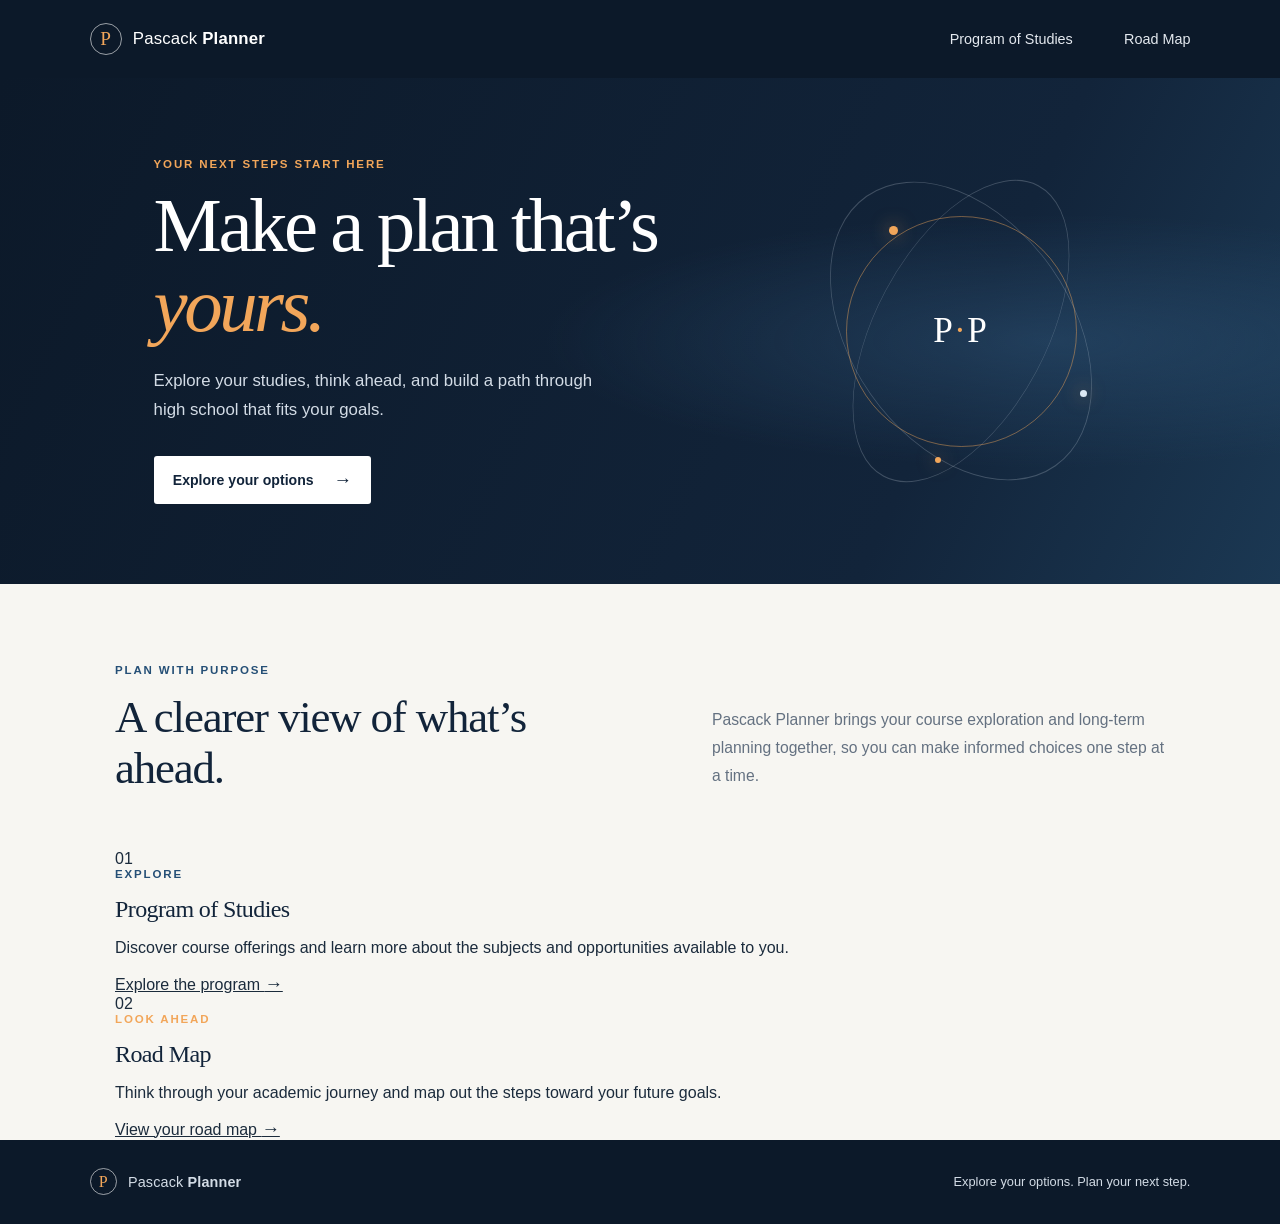
==== commit b27efde3: "Merge remote-tracking branch 'refs/remotes/origin/dev/emma-index' into dev/emma-index" ====
--- a/index.html
+++ b/index.html
@@ -4,31 +4,31 @@
     <meta charset="UTF-8">
     <meta name="viewport" content="width=device-width, initial-scale=1.0">
     <meta name="theme-color" content="#12243a">
-    <title>Pascack Planner | Your high school plan, your way</title>
+    <meta name="theme-color" content="#12243a">
+    <title>Pascack Planner</title>
     <link href="./style.css" rel="stylesheet">
 </head>
 <body>
     <header class="site-header">
-        <a class="brand" href="./index.html" aria-label="Pascack Planner home">
+        <a class="brand" href="#home" aria-label="Pascack Planner home">
             <span class="brand-mark" aria-hidden="true">P</span>
             <span>Pascack <strong>Planner</strong></span>
         </a>
         <nav class="site-nav" aria-label="Main navigation">
-            <a href="./planner.html">My Schedule</a>
-            <a href="./interests.html">My Interests</a>
-            <a href="./programs.html">Program of Studies</a>
-            <a href="./roadmap.html">Road Map</a>
-            <a href="./profile.html">My Plan</a>
+            <a href="#program-of-studies">Program of Studies</a>
+            <a href="#road-map">Road Map</a>
         </nav>
     </header>
 
     <main>
-        <section class="hero home-hero">
+        <section class="hero" id="home" aria-labelledby="hero-title">
             <div class="hero-content">
                 <p class="eyebrow">Your next steps start here</p>
                 <h1 id="hero-title">Make a plan that’s <span>yours.</span></h1>
-                <p class="hero-copy">Discover classes you care about, plan a week that works for you, and build your path through high school one choice at a time.</p>
-                <a class="button button-light" href="./planner.html">Start my schedule <span aria-hidden="true">→</span></a>
+                <p class="hero-copy">
+                    Explore your studies, think ahead, and build a path through high school that fits your goals.
+                </p>
+                <a class="button button-light" href="#program-of-studies">Explore your options <span aria-hidden="true">→</span></a>
             </div>
             <div class="hero-art" aria-hidden="true">
                 <div class="orbit orbit-one"></div>
@@ -41,71 +41,36 @@
             </div>
         </section>
 
-        <section class="home-welcome section-wrap" aria-labelledby="welcome-title">
+        <section class="welcome section-wrap" aria-labelledby="welcome-title">
             <div>
-                <p class="eyebrow eyebrow-dark">Your planner, your way</p>
-                <h2 id="welcome-title">What are you excited to learn?</h2>
+                <p class="eyebrow eyebrow-dark">Plan with purpose</p>
+                <h2 id="welcome-title">A clearer view of what’s ahead.</h2>
             </div>
-            <p class="welcome-copy">Start with what interests you—or jump right into building a schedule. Your choices are saved in this browser, so you can come back and keep planning.</p>
-            <a class="button button-navy" href="./interests.html">Find my interests <span aria-hidden="true">→</span></a>
+            <p class="welcome-copy">
+                Pascack Planner brings your course exploration and long-term planning together, so you can make informed choices one step at a time.
+            </p>
         </section>
 
-        <section class="home-tools section-wrap" aria-label="Planner sections">
-            <a class="home-tool-card home-tool-featured" href="./planner.html">
-                <span class="home-tool-number">01 / PLAN</span>
-                <span class="home-tool-icon" aria-hidden="true">▦</span>
-                <strong>Build my schedule</strong>
-                <span>Choose your classes in a weekly planner inspired by a school schedule.</span>
-                <span class="home-tool-link">Open my schedule <span aria-hidden="true">→</span></span>
-            </a>
-            <a class="home-tool-card" href="./interests.html">
-                <span class="home-tool-number">02 / DISCOVER</span>
-                <span class="home-tool-icon" aria-hidden="true">✳</span>
-                <strong>Explore my interests</strong>
-                <span>Tell us what you enjoy and find subjects and classes worth exploring.</span>
-                <span class="home-tool-link">Find ideas <span aria-hidden="true">→</span></span>
-            </a>
-            <a class="home-tool-card" href="./programs.html">
-                <span class="home-tool-number">03 / BROWSE</span>
-                <span class="home-tool-icon" aria-hidden="true">↗</span>
-                <strong>Explore courses</strong>
-                <span>Browse classes by subject and see grade levels and prerequisites.</span>
-                <span class="home-tool-link">Browse subjects <span aria-hidden="true">→</span></span>
-            </a>
-            <a class="home-tool-card" href="./electives.html">
-                <span class="home-tool-number">04 / UNDERSTAND</span>
-                <span class="home-tool-icon" aria-hidden="true">+</span>
-                <strong>Electives &amp; credits</strong>
-                <span>See how elective classes may help meet graduation requirements.</span>
-                <span class="home-tool-link">Explore credit types <span aria-hidden="true">→</span></span>
-            </a>
-            <a class="home-tool-card" href="./roadmap.html">
-                <span class="home-tool-number">05 / LOOK AHEAD</span>
-                <span class="home-tool-icon" aria-hidden="true">⤴</span>
-                <strong>My four-year road map</strong>
-                <span>Understand the usual high school sequence and graduation checklist.</span>
-                <span class="home-tool-link">See the road map <span aria-hidden="true">→</span></span>
-            </a>
-            <a class="home-tool-card" href="./profile.html">
-                <span class="home-tool-number">06 / MY PLAN</span>
-                <span class="home-tool-icon" aria-hidden="true">◎</span>
-                <strong>My classes &amp; transcript</strong>
-                <span>Save your grade, courses, grades, graduation year, and transcript privately.</span>
-                <span class="home-tool-link">Manage my plan <span aria-hidden="true">→</span></span>
-            </a>
-        </section>
-
-        <section class="home-reminder section-wrap">
-            <div>
-                <p class="eyebrow eyebrow-dark">A good plan starts with a conversation</p>
-                <h2>Bring your ideas to your school counselor.</h2>
-            </div>
-            <p>Use this planner to explore and organize ideas. Your counselor and teachers can help confirm course placement, prerequisites, availability, and graduation credits.</p>
+        <section class="resources section-wrap" aria-label="Planning resources">
+            <article class="resource-card" id="program-of-studies">
+                <div class="card-icon" aria-hidden="true">01</div>
+                <p class="eyebrow eyebrow-dark">Explore</p>
+                <h2>Program of Studies</h2>
+                <p>Discover course offerings and learn more about the subjects and opportunities available to you.</p>
+                <a class="text-link" href="#program-of-studies">Explore the program <span aria-hidden="true">→</span></a>
+            </article>
+            <article class="resource-card card-accent" id="road-map">
+                <div class="card-icon" aria-hidden="true">02</div>
+                <p class="eyebrow">Look ahead</p>
+                <h2>Road Map</h2>
+                <p>Think through your academic journey and map out the steps toward your future goals.</p>
+                <a class="text-link" href="#road-map">View your road map <span aria-hidden="true">→</span></a>
+            </article>
         </section>
     </main>
 
     <footer class="site-footer">
-        <a class="brand brand-footer" href="./index.html">
+        <a class="brand brand-footer" href="#home">
             <span class="brand-mark" aria-hidden="true">P</span>
             <span>Pascack <strong>Planner</strong></span>
         </a>
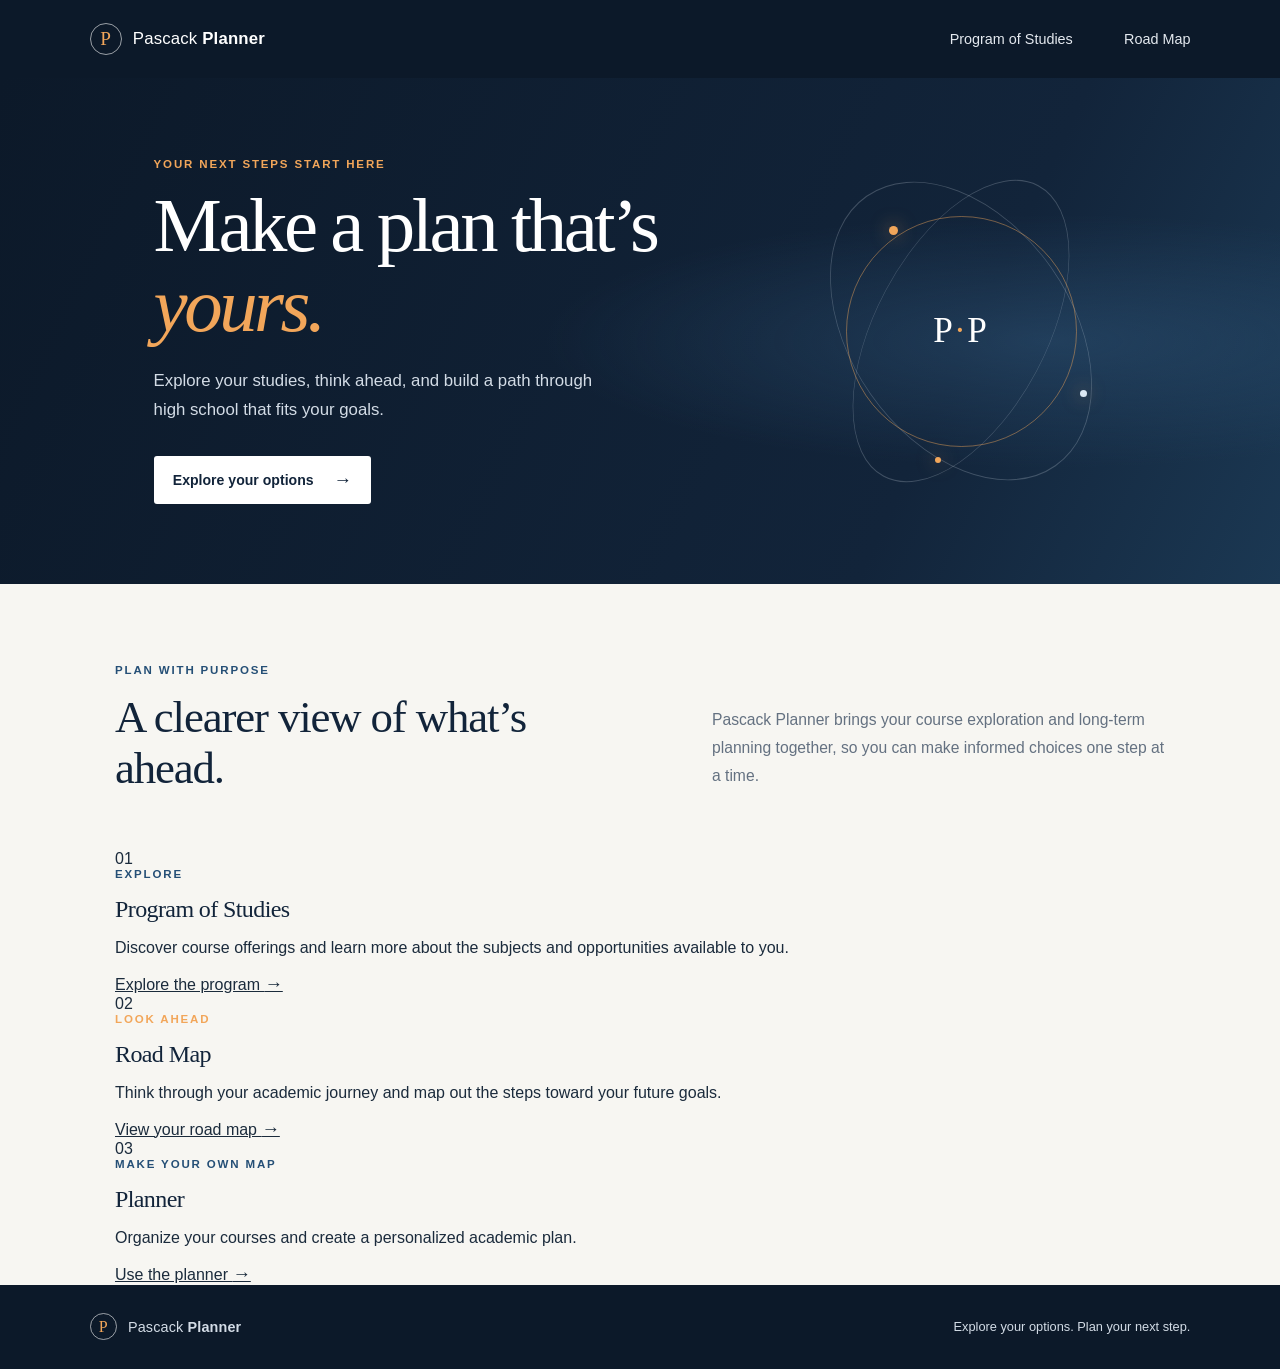
==== commit 6ae7b4c5: "added a link to the schedule planner in index" ====
--- a/index.html
+++ b/index.html
@@ -57,14 +57,21 @@
                 <p class="eyebrow eyebrow-dark">Explore</p>
                 <h2>Program of Studies</h2>
                 <p>Discover course offerings and learn more about the subjects and opportunities available to you.</p>
-                <a class="text-link" href="#program-of-studies">Explore the program <span aria-hidden="true">→</span></a>
+                <a class="text-link" href="program.html">Explore the program <span aria-hidden="true">→</span></a>
             </article>
             <article class="resource-card card-accent" id="road-map">
                 <div class="card-icon" aria-hidden="true">02</div>
                 <p class="eyebrow">Look ahead</p>
                 <h2>Road Map</h2>
                 <p>Think through your academic journey and map out the steps toward your future goals.</p>
-                <a class="text-link" href="#road-map">View your road map <span aria-hidden="true">→</span></a>
+                <a class="text-link" href="roadmap.html">View your road map <span aria-hidden="true">→</span></a>
+            </article>
+            <article class="resource-card" id="planner">
+                <div class="card-icon" aria-hidden="true">03</div>
+                <p class="eyebrow eyebrow-dark">Make your own map</p>
+                <h2>Planner</h2>
+                <p>Organize your courses and create a personalized academic plan.</p>
+                <a class="text-link" href="planner.html">Use the planner <span aria-hidden="true">→</span></a>
             </article>
         </section>
     </main>
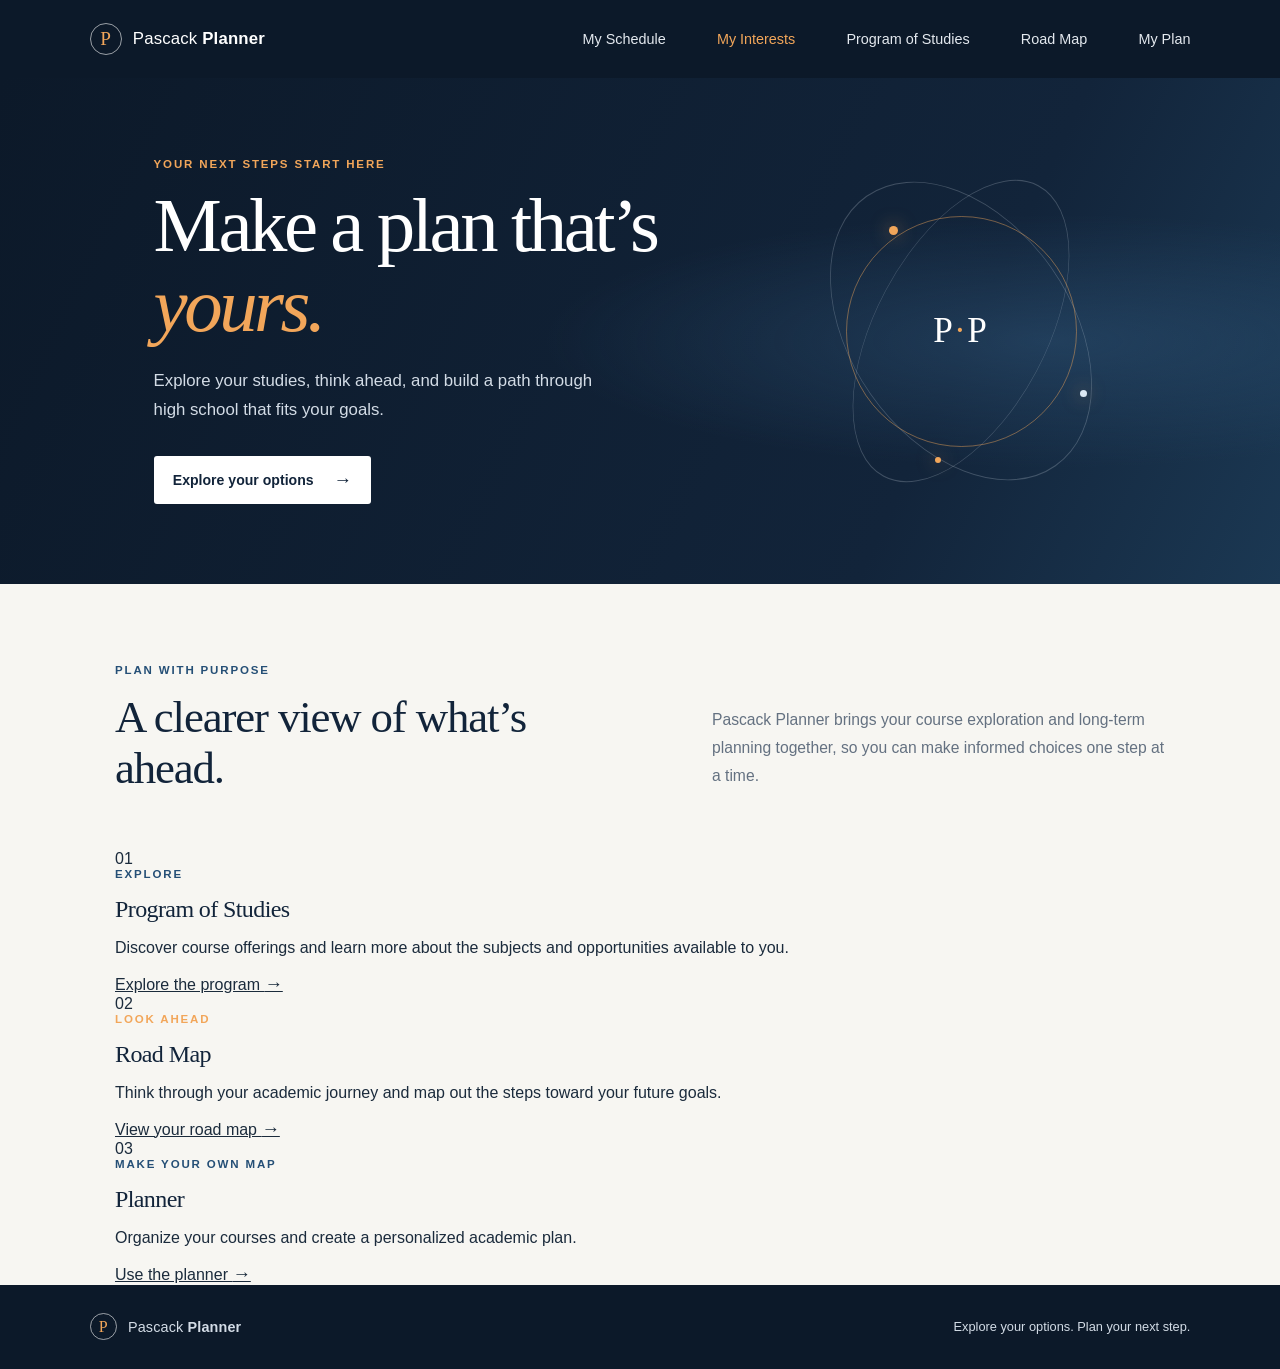
==== commit dc420dba: "worked on links in index" ====
--- a/index.html
+++ b/index.html
@@ -10,13 +10,16 @@
 </head>
 <body>
     <header class="site-header">
-        <a class="brand" href="#home" aria-label="Pascack Planner home">
+        <a class="brand" href="./index.html" aria-label="Pascack Planner home">
             <span class="brand-mark" aria-hidden="true">P</span>
             <span>Pascack <strong>Planner</strong></span>
         </a>
         <nav class="site-nav" aria-label="Main navigation">
-            <a href="#program-of-studies">Program of Studies</a>
-            <a href="#road-map">Road Map</a>
+            <a href="./planner.html">My Schedule</a>
+            <a href="./interests.html" aria-current="page">My Interests</a>
+            <a href="./programs.html">Program of Studies</a>
+            <a href="./roadmap.html">Road Map</a>
+            <a href="./profile.html">My Plan</a>
         </nav>
     </header>
 
@@ -28,7 +31,7 @@
                 <p class="hero-copy">
                     Explore your studies, think ahead, and build a path through high school that fits your goals.
                 </p>
-                <a class="button button-light" href="#program-of-studies">Explore your options <span aria-hidden="true">→</span></a>
+                <a class="button button-light" href="./programs.html">Explore your options <span aria-hidden="true">→</span></a>
             </div>
             <div class="hero-art" aria-hidden="true">
                 <div class="orbit orbit-one"></div>
@@ -57,7 +60,7 @@
                 <p class="eyebrow eyebrow-dark">Explore</p>
                 <h2>Program of Studies</h2>
                 <p>Discover course offerings and learn more about the subjects and opportunities available to you.</p>
-                <a class="text-link" href="program.html">Explore the program <span aria-hidden="true">→</span></a>
+                <a class="text-link" href="programs.html">Explore the program <span aria-hidden="true">→</span></a>
             </article>
             <article class="resource-card card-accent" id="road-map">
                 <div class="card-icon" aria-hidden="true">02</div>
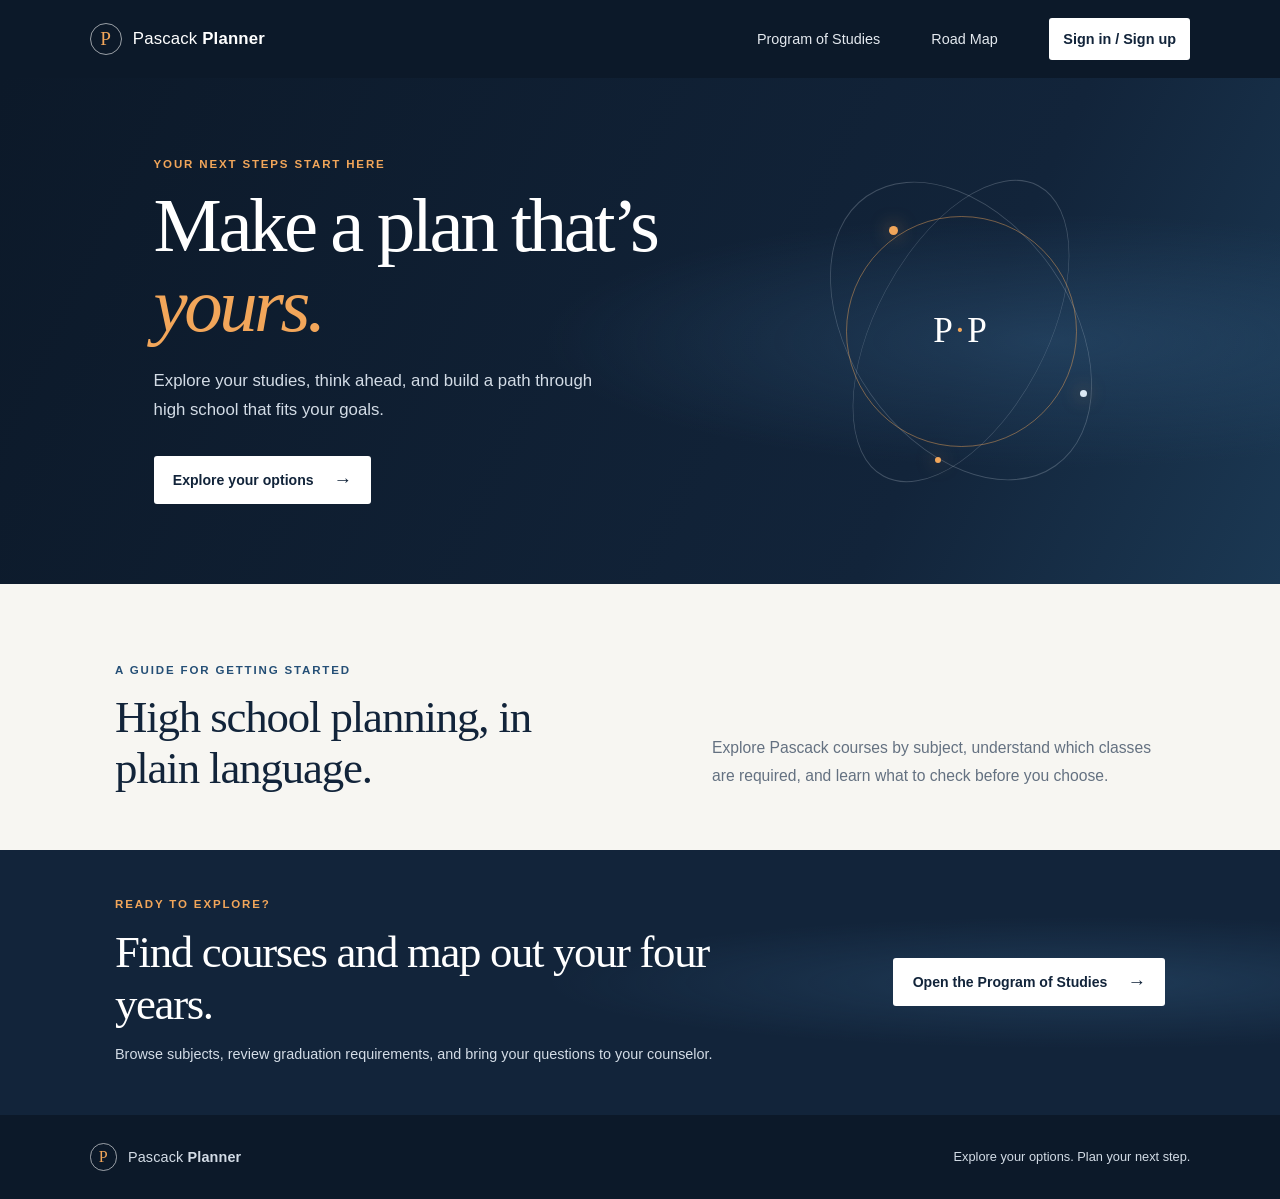
==== commit fc2d4b61: "i created an account sing up and sign in" ====
--- a/index.html
+++ b/index.html
@@ -4,22 +4,19 @@
     <meta charset="UTF-8">
     <meta name="viewport" content="width=device-width, initial-scale=1.0">
     <meta name="theme-color" content="#12243a">
-    <meta name="theme-color" content="#12243a">
     <title>Pascack Planner</title>
     <link href="./style.css" rel="stylesheet">
 </head>
 <body>
     <header class="site-header">
-        <a class="brand" href="./index.html" aria-label="Pascack Planner home">
+        <a class="brand" href="#home" aria-label="Pascack Planner home">
             <span class="brand-mark" aria-hidden="true">P</span>
             <span>Pascack <strong>Planner</strong></span>
         </a>
         <nav class="site-nav" aria-label="Main navigation">
-            <a href="./planner.html">My Schedule</a>
-            <a href="./interests.html" aria-current="page">My Interests</a>
-            <a href="./programs.html">Program of Studies</a>
-            <a href="./roadmap.html">Road Map</a>
-            <a href="./profile.html">My Plan</a>
+            <a href="./program-of-studies.html#program-of-studies">Program of Studies</a>
+            <a href="./road-map.html#road-map">Road Map</a>
+            <a class="nav-signin" href="./planner.html#auth-panel">Sign in / Sign up</a>
         </nav>
     </header>
 
@@ -31,7 +28,7 @@
                 <p class="hero-copy">
                     Explore your studies, think ahead, and build a path through high school that fits your goals.
                 </p>
-                <a class="button button-light" href="./programs.html">Explore your options <span aria-hidden="true">→</span></a>
+                <a class="button button-light" href="./program-of-studies.html#program-of-studies">Explore your options <span aria-hidden="true">→</span></a>
             </div>
             <div class="hero-art" aria-hidden="true">
                 <div class="orbit orbit-one"></div>
@@ -46,36 +43,23 @@
 
         <section class="welcome section-wrap" aria-labelledby="welcome-title">
             <div>
-                <p class="eyebrow eyebrow-dark">Plan with purpose</p>
-                <h2 id="welcome-title">A clearer view of what’s ahead.</h2>
+                <p class="eyebrow eyebrow-dark">A guide for getting started</p>
+                <h2 id="welcome-title">High school planning, in plain language.</h2>
             </div>
             <p class="welcome-copy">
-                Pascack Planner brings your course exploration and long-term planning together, so you can make informed choices one step at a time.
+                Explore Pascack courses by subject, understand which classes are required, and learn what to check before you choose.
             </p>
         </section>
 
-        <section class="resources section-wrap" aria-label="Planning resources">
-            <article class="resource-card" id="program-of-studies">
-                <div class="card-icon" aria-hidden="true">01</div>
-                <p class="eyebrow eyebrow-dark">Explore</p>
-                <h2>Program of Studies</h2>
-                <p>Discover course offerings and learn more about the subjects and opportunities available to you.</p>
-                <a class="text-link" href="programs.html">Explore the program <span aria-hidden="true">→</span></a>
-            </article>
-            <article class="resource-card card-accent" id="road-map">
-                <div class="card-icon" aria-hidden="true">02</div>
-                <p class="eyebrow">Look ahead</p>
-                <h2>Road Map</h2>
-                <p>Think through your academic journey and map out the steps toward your future goals.</p>
-                <a class="text-link" href="roadmap.html">View your road map <span aria-hidden="true">→</span></a>
-            </article>
-            <article class="resource-card" id="planner">
-                <div class="card-icon" aria-hidden="true">03</div>
-                <p class="eyebrow eyebrow-dark">Make your own map</p>
-                <h2>Planner</h2>
-                <p>Organize your courses and create a personalized academic plan.</p>
-                <a class="text-link" href="planner.html">Use the planner <span aria-hidden="true">→</span></a>
-            </article>
+        <section class="next-steps">
+            <div class="next-steps-inner section-wrap">
+                <div>
+                    <p class="eyebrow">Ready to explore?</p>
+                    <h2>Find courses and map out your four years.</h2>
+                    <p>Browse subjects, review graduation requirements, and bring your questions to your counselor.</p>
+                </div>
+                <a class="button button-light" href="./program-of-studies.html#program-of-studies">Open the Program of Studies <span aria-hidden="true">→</span></a>
+            </div>
         </section>
     </main>
 
--- a/style.css
+++ b/style.css
@@ -85,6 +85,23 @@
 .site-nav a:hover,
 .site-nav a:focus-visible {
     color: var(--orange);
+}
+
+.site-nav .nav-signin {
+    display: inline-flex;
+    min-height: 42px;
+    align-items: center;
+    padding: 0 0.9rem;
+    border-radius: 3px;
+    background: #fff;
+    color: var(--navy);
+    font-weight: 700;
+}
+
+.site-nav .nav-signin:hover,
+.site-nav .nav-signin:focus-visible {
+    background: #f1e9dc;
+    color: var(--navy);
 }
 
 .hero {
@@ -375,8 +392,7 @@
 }
 
 .intro-card h3,
-.guide-panel h3,
-.year-card h3 {
+.guide-panel h3 {
     margin: 0.7rem 0 0.5rem;
     color: var(--navy);
     font-family: Georgia, "Times New Roman", serif;
@@ -537,6 +553,59 @@
 
 .departments .section-intro {
     margin-top: 0.7rem;
+}
+
+.main-course-search {
+    width: min(100%, 560px);
+    margin-top: 1rem;
+}
+
+.main-search-results {
+    margin-top: 0.8rem;
+    padding: 1rem;
+    border: 1px solid #e6e3dc;
+    background: #fff;
+}
+
+.main-search-summary {
+    margin: 0 0 0.75rem;
+    color: var(--muted);
+    font-size: 0.8rem;
+}
+
+.main-search-list {
+    display: grid;
+    grid-template-columns: repeat(2, minmax(0, 1fr));
+    gap: 0.55rem;
+}
+
+.main-search-result {
+    display: flex;
+    min-width: 0;
+    min-height: 4rem;
+    flex-direction: column;
+    gap: 0.3rem;
+    padding: 0.75rem;
+    border: 1px solid #e6e3dc;
+    background: #fcfbf8;
+    text-decoration: none;
+    transition: border-color 160ms ease, background 160ms ease;
+}
+
+.main-search-result:hover {
+    border-color: var(--blue);
+    background: #f3f6f8;
+}
+
+.main-search-result strong {
+    color: var(--navy);
+    font-size: 0.84rem;
+    line-height: 1.4;
+}
+
+.main-search-result span {
+    color: var(--muted);
+    font-size: 0.72rem;
 }
 
 .elective-feature-card {
@@ -657,48 +726,77 @@
     border-top: 1px solid #e4e0d8;
 }
 
-.roadmap-grid {
-    display: grid;
-    grid-template-columns: repeat(4, 1fr);
-    gap: 0.8rem;
+.roadmap-table-wrap {
+    overflow-x: auto;
     margin-top: 2rem;
-}
-
-.year-card {
-    padding: 1.3rem;
-    border-top: 3px solid var(--blue);
-    background: #fff;
-}
-
-.year-label {
-    color: var(--blue);
-    font-size: 0.7rem;
-    font-weight: 700;
-    letter-spacing: 0.12em;
-    text-transform: uppercase;
-}
-
-.year-card h3 {
-    margin-top: 0.35rem;
-    font-size: 1.5rem;
-}
-
-.year-card > p {
-    min-height: 2.8rem;
-    margin: 0;
-    color: var(--muted);
+    border: 1px solid #e6e3dc;
+    background: #fff;
+}
+
+.roadmap-table {
+    width: 100%;
+    min-width: 800px;
+    border-collapse: collapse;
+    text-align: left;
+}
+
+.roadmap-table caption {
+    padding: 0.9rem 1rem;
+    color: var(--muted);
+    font-size: 0.8rem;
+    text-align: left;
+}
+
+.roadmap-table th,
+.roadmap-table td {
+    padding: 0.9rem 1rem;
+    border-top: 1px solid #e6e3dc;
+    vertical-align: top;
     font-size: 0.8rem;
     line-height: 1.5;
 }
 
-.year-card ul {
-    display: grid;
-    gap: 0.55rem;
-    margin: 1rem 0 0;
-    padding-left: 1.1rem;
-    color: var(--ink);
-    font-size: 0.78rem;
-    line-height: 1.45;
+.roadmap-table thead th {
+    border-top: 0;
+    background: var(--navy);
+    color: #fff;
+    font-size: 0.76rem;
+    white-space: nowrap;
+}
+
+.roadmap-table tbody th {
+    min-width: 175px;
+    background: #f5f4f0;
+    color: var(--navy);
+    font-weight: 700;
+}
+
+.roadmap-import {
+    display: flex;
+    align-items: center;
+    justify-content: space-between;
+    gap: 2rem;
+    width: min(1050px, calc(100% - 3rem));
+    margin: 0 auto 4rem;
+    padding: 1.5rem;
+    border: 1px solid #e6e3dc;
+    background: #fff;
+}
+
+.roadmap-import h2 {
+    margin: 0;
+    color: var(--navy);
+    font-family: Georgia, "Times New Roman", serif;
+    font-size: clamp(1.5rem, 3vw, 2rem);
+    font-weight: 400;
+}
+
+.roadmap-import p:last-child {
+    max-width: 650px;
+    margin: 0.65rem 0 0;
+    color: var(--muted);
+    font-size: 0.86rem;
+    line-height: 1.65;
 }
 
 .roadmap-note {
@@ -1355,6 +1453,414 @@
     outline-offset: 4px;
 }
 
+.planner-content {
+    padding-top: 2rem;
+    padding-bottom: 4.5rem;
+}
+
+.planner-privacy {
+    margin: 0 0 1.5rem;
+}
+
+.planner-auth,
+.planner-app,
+.transcript-import,
+.four-year-sheet {
+    border: 1px solid #e6e3dc;
+    background: #fff;
+}
+
+.planner-auth {
+    display: grid;
+    grid-template-columns: 0.9fr 1.1fr;
+    gap: 2rem;
+    padding: 2rem;
+}
+
+.planner-auth h2,
+.planner-toolbar h2,
+.sheet-heading h3,
+.transcript-import h3 {
+    margin: 0;
+    color: var(--navy);
+    font-family: Georgia, "Times New Roman", serif;
+    font-size: clamp(1.7rem, 3vw, 2.2rem);
+    font-weight: 400;
+    letter-spacing: -0.025em;
+}
+
+.planner-copy {
+    margin: 0.75rem 0 0;
+    color: var(--muted);
+    font-size: 0.88rem;
+    line-height: 1.65;
+}
+
+.planner-form {
+    display: grid;
+    gap: 0.9rem;
+}
+
+.google-signin-button {
+    width: 100%;
+    justify-content: center;
+}
+
+.google-signin-button span {
+    color: #4285f4;
+    font-family: Arial, sans-serif;
+    font-size: 1.15rem;
+    font-weight: 700;
+}
+
+.auth-divider {
+    margin: -0.25rem 0;
+    color: var(--muted);
+    font-size: 0.76rem;
+    text-align: center;
+}
+
+.planner-field {
+    display: grid;
+    gap: 0.4rem;
+    color: var(--ink);
+    font-size: 0.8rem;
+    font-weight: 700;
+}
+
+.planner-field input,
+.planner-field select,
+.sheet-course-field select,
+.sheet-course-field input,
+.transcript-match-row select {
+    width: 100%;
+    min-height: 44px;
+    padding: 0.6rem 0.75rem;
+    border: 1px solid #cfd5dc;
+    border-radius: 2px;
+    background: #fff;
+    color: var(--ink);
+    font: inherit;
+    font-size: 0.84rem;
+}
+
+.planner-field input:focus-visible,
+.planner-field select:focus-visible,
+.sheet-course-field select:focus-visible,
+.sheet-course-field input:focus-visible,
+.transcript-match-row select:focus-visible {
+    outline: 3px solid rgba(37, 79, 118, 0.35);
+    outline-offset: 2px;
+    border-color: var(--blue);
+}
+
+.planner-actions {
+    display: flex;
+    flex-wrap: wrap;
+    gap: 0.65rem;
+}
+
+.button-outline {
+    border: 1px solid #b9c3ce;
+    background: #fff;
+    color: var(--navy);
+    cursor: pointer;
+    font: inherit;
+}
+
+.button-outline:hover {
+    background: #f0f3f5;
+}
+
+.button-danger {
+    min-height: 42px;
+    padding: 0.5rem 0.9rem;
+    border: 1px solid #b95245;
+    border-radius: 3px;
+    background: #fff;
+    color: #8d3026;
+    cursor: pointer;
+    font: inherit;
+    font-size: 0.82rem;
+    font-weight: 700;
+}
+
+.button-danger:hover {
+    background: #fff1ee;
+}
+
+.button:disabled,
+.button-outline:disabled,
+.button-danger:disabled {
+    cursor: wait;
+    opacity: 0.6;
+    transform: none;
+}
+
+.planner-status {
+    min-height: 1.35rem;
+    margin: 0.5rem 0 0;
+    color: var(--blue);
+    font-size: 0.83rem;
+    line-height: 1.5;
+}
+
+.planner-status.is-error {
+    color: #9c3025;
+}
+
+.planner-app {
+    padding: 1.6rem;
+}
+
+.planner-toolbar,
+.sheet-heading {
+    display: flex;
+    align-items: flex-start;
+    justify-content: space-between;
+    gap: 1rem;
+}
+
+.planner-toolbar .eyebrow,
+.sheet-heading .eyebrow,
+.transcript-import .eyebrow {
+    margin-bottom: 0.55rem;
+}
+
+.planner-controls {
+    display: grid;
+    grid-template-columns: minmax(200px, 0.45fr) 1fr;
+    align-items: end;
+    gap: 1.25rem;
+    margin-top: 1.5rem;
+    padding: 1.2rem;
+    background: var(--paper);
+}
+
+.planner-controls .planner-copy {
+    margin: 0;
+}
+
+.transcript-import {
+    margin-top: 1.5rem;
+    padding: 1.5rem;
+}
+
+.transcript-upload {
+    display: flex;
+    align-items: end;
+    gap: 0.8rem;
+    margin-top: 1rem;
+}
+
+.transcript-upload .planner-field {
+    flex: 1;
+}
+
+.transcript-review {
+    margin-top: 1rem;
+    padding-top: 1rem;
+    border-top: 1px solid #e6e3dc;
+}
+
+.transcript-review h4 {
+    margin: 0;
+    color: var(--navy);
+    font-family: Georgia, "Times New Roman", serif;
+    font-size: 1.25rem;
+    font-weight: 400;
+}
+
+.transcript-matches {
+    display: grid;
+    gap: 0.55rem;
+    margin: 1rem 0;
+}
+
+.transcript-match-row {
+    display: grid;
+    grid-template-columns: minmax(0, 1fr) 140px auto;
+    align-items: center;
+    gap: 0.6rem;
+}
+
+.four-year-sheet {
+    margin-top: 1.5rem;
+    padding: 1.5rem;
+}
+
+.sheet-heading {
+    align-items: center;
+}
+
+.year-plan-table-wrap {
+    overflow-x: auto;
+    margin-top: 1rem;
+    border: 1px solid #e6e3dc;
+}
+
+.year-plan-badge,
+.sheet-source {
+    padding: 0.25rem 0.45rem;
+    border-radius: 2rem;
+    background: #e9eef3;
+    color: var(--blue);
+    font-size: 0.65rem;
+    font-weight: 700;
+}
+
+.planner-auth .planner-status {
+    grid-column: 1 / -1;
+}
+
+.year-plan-badge.is-history {
+    background: #edf0e9;
+    color: #44583a;
+}
+
+.year-plan-table {
+    width: 100%;
+    min-width: 850px;
+    border-collapse: collapse;
+    background: #fff;
+    text-align: left;
+}
+
+.year-plan-table caption {
+    padding: 0.8rem 1rem;
+    color: var(--muted);
+    font-size: 0.75rem;
+    text-align: left;
+}
+
+.year-plan-table th,
+.year-plan-table td {
+    padding: 0.65rem 0.75rem;
+    border-bottom: 1px solid #e6e3dc;
+    vertical-align: top;
+    font-size: 0.78rem;
+}
+
+.year-plan-table thead th {
+    background: var(--navy);
+    color: #fff;
+    font-size: 0.72rem;
+}
+
+.year-plan-table .year-plan-group-row th {
+    background: #f0f3f5;
+    color: var(--navy);
+    font-size: 0.82rem;
+    text-align: left;
+}
+
+.year-plan-group-row .year-plan-badge {
+    margin-left: 0.5rem;
+    vertical-align: middle;
+}
+
+.year-plan-course-cell {
+    min-width: 275px;
+}
+
+.year-plan-course-cell .sheet-course-field {
+    display: grid;
+    min-width: 0;
+    gap: 0.35rem;
+}
+
+.plan-grade-select {
+    min-width: 105px;
+    min-height: 42px;
+    padding: 0.5rem;
+    border: 1px solid #cfd5dc;
+    border-radius: 2px;
+    background: #fff;
+    color: var(--ink);
+    font: inherit;
+    font-size: 0.78rem;
+}
+
+.planner-consent {
+    display: flex;
+    align-items: flex-start;
+    gap: 0.55rem;
+    margin-top: 0.85rem;
+    color: var(--muted);
+    font-size: 0.78rem;
+    line-height: 1.5;
+}
+
+.planner-consent input {
+    flex-shrink: 0;
+    margin-top: 0.15rem;
+    min-width: 0;
+    gap: 0.35rem;
+}
+
+.sheet-course-field select:disabled {
+    background: #f0f0ed;
+    color: #596573;
+    opacity: 1;
+}
+
+.sheet-source {
+    padding: 0.15rem 0.4rem;
+    background: #f4eddf;
+    color: #765124;
+}
+
+.sheet-remove,
+.sheet-add {
+    border: 0;
+    background: transparent;
+    color: var(--blue);
+    cursor: pointer;
+    font: inherit;
+    font-size: 0.78rem;
+    font-weight: 700;
+}
+
+.sheet-remove {
+    flex-shrink: 0;
+    padding: 0.7rem 0;
+}
+
+.sheet-remove:disabled {
+    cursor: default;
+    opacity: 0.55;
+}
+
+.sheet-add {
+    padding: 0.25rem 0;
+}
+
+.sheet-empty {
+    margin: 0;
+    color: var(--muted);
+    text-align: center;
+}
+
+.year-plan-table .sheet-add {
+    display: inline-block;
+    padding: 0.25rem 0;
+}
+
+.planner-danger-zone {
+    display: flex;
+    align-items: center;
+    justify-content: space-between;
+    gap: 1rem;
+    margin-top: 1rem;
+    padding: 1rem 0;
+}
+
+.planner-danger-zone p {
+    margin: 0;
+    color: var(--muted);
+    font-size: 0.78rem;
+}
+
 @media (max-width: 760px) {
     .hero {
         min-height: 460px;
@@ -1399,14 +1905,18 @@
         grid-template-columns: repeat(2, 1fr);
     }
 
-    .roadmap-grid {
-        grid-template-columns: repeat(2, 1fr);
-    }
-
     .section-heading {
         align-items: flex-start;
         flex-direction: column;
         gap: 1.2rem;
+    }
+
+    .planner-auth {
+        grid-template-columns: 1fr;
+    }
+
+    .planner-controls {
+        grid-template-columns: 1fr;
     }
 }
 
@@ -1450,7 +1960,7 @@
     .guide-columns,
     .requirement-list,
     .department-grid,
-    .roadmap-grid,
+    .main-search-list,
     .course-grid,
     .credit-exploration-grid,
     .elective-basics {
@@ -1476,20 +1986,45 @@
         min-height: 0;
     }
 
-    .year-card > p {
-        min-height: 0;
-    }
-
     .next-steps-inner {
         align-items: flex-start;
         flex-direction: column;
     }
 
+    .roadmap-import {
+        align-items: flex-start;
+        flex-direction: column;
+    }
+
     .course-list-heading,
     .counselor-callout,
-    .life-skills-feature {
+    .life-skills-feature,
+    .planner-toolbar,
+    .sheet-heading,
+    .transcript-upload,
+    .planner-danger-zone {
         align-items: flex-start;
         flex-direction: column;
+    }
+
+    .planner-app,
+    .planner-auth,
+    .transcript-import,
+    .four-year-sheet {
+        padding: 1.2rem;
+    }
+
+    .transcript-match-row {
+        grid-template-columns: 1fr auto;
+    }
+
+    .transcript-match-row select:first-child {
+        grid-column: 1 / -1;
+    }
+
+    .transcript-upload .button {
+        width: 100%;
+        justify-content: center;
     }
 
     .credit-section-heading {
@@ -1541,1238 +2076,4 @@
     *::after {
         transition-duration: 0.01ms !important;
     }
-}
-
-.site-nav a[aria-current="page"] {
-    color: var(--orange);
-}
-
-.home-hero {
-    min-height: 450px;
-}
-
-.home-welcome {
-    display: grid;
-    grid-template-columns: 1fr 1fr auto;
-    align-items: end;
-    gap: 2rem;
-    padding-top: 4.5rem;
-    padding-bottom: 2rem;
-}
-
-.home-welcome h2,
-.home-reminder h2 {
-    margin: 0;
-    color: var(--navy);
-    font-family: Georgia, "Times New Roman", serif;
-    font-size: clamp(2rem, 3.5vw, 2.8rem);
-    font-weight: 400;
-    letter-spacing: -0.03em;
-    line-height: 1.1;
-}
-
-.home-welcome .welcome-copy {
-    max-width: 430px;
-}
-
-.home-tools {
-    display: grid;
-    grid-template-columns: repeat(3, minmax(0, 1fr));
-    gap: 1rem;
-    padding-bottom: 4rem;
-}
-
-.home-tool-card {
-    display: flex;
-    min-height: 260px;
-    flex-direction: column;
-    align-items: flex-start;
-    padding: 1.5rem;
-    border: 1px solid #e6e3dc;
-    background: #fff;
-    text-decoration: none;
-    transition: border-color 160ms ease, transform 160ms ease;
-}
-
-.home-tool-card:hover {
-    transform: translateY(-3px);
-    border-color: var(--blue);
-}
-
-.home-tool-featured {
-    border-color: var(--navy);
-    background: var(--navy);
-}
-
-.home-tool-number {
-    color: var(--blue);
-    font-size: 0.68rem;
-    font-weight: 700;
-    letter-spacing: 0.13em;
-}
-
-.home-tool-featured .home-tool-number {
-    color: var(--orange);
-}
-
-.home-tool-icon {
-    display: grid;
-    width: 2.8rem;
-    height: 2.8rem;
-    margin: 1.4rem 0 1rem;
-    place-items: center;
-    border: 1px solid #dce2e8;
-    border-radius: 50%;
-    color: var(--blue);
-    font-family: Georgia, "Times New Roman", serif;
-    font-size: 1.3rem;
-}
-
-.home-tool-featured .home-tool-icon {
-    border-color: rgba(255, 255, 255, 0.4);
-    color: var(--orange);
-}
-
-.home-tool-card > strong {
-    color: var(--navy);
-    font-family: Georgia, "Times New Roman", serif;
-    font-size: 1.4rem;
-    font-weight: 400;
-}
-
-.home-tool-featured > strong {
-    color: #fff;
-}
-
-.home-tool-card > span:nth-last-child(2) {
-    margin-top: 0.55rem;
-    color: var(--muted);
-    font-size: 0.84rem;
-    line-height: 1.55;
-}
-
-.home-tool-featured > span:nth-last-child(2) {
-    color: #d3dce6;
-}
-
-.home-tool-link {
-    display: inline-flex;
-    align-items: center;
-    gap: 0.55rem;
-    margin-top: auto;
-    padding-top: 1rem;
-    color: var(--blue);
-    font-size: 0.8rem;
-    font-weight: 700;
-}
-
-.home-tool-featured .home-tool-link {
-    color: var(--orange);
-}
-
-.home-reminder {
-    display: grid;
-    grid-template-columns: 1fr 0.8fr;
-    align-items: center;
-    gap: 3rem;
-    padding-top: 2rem;
-    padding-bottom: 5rem;
-    border-top: 1px solid #e4e0d8;
-}
-
-.home-reminder > p {
-    margin: 0;
-    color: var(--muted);
-    font-size: 0.9rem;
-    line-height: 1.7;
-}
-
-.section-hero {
-    padding: 3rem 0 3.5rem;
-    background:
-        radial-gradient(ellipse at 86% 45%, rgba(52, 94, 132, 0.38), transparent 34%),
-        linear-gradient(115deg, var(--navy-deep), var(--navy) 75%, #1b3853);
-    color: #fff;
-}
-
-.section-hero h1 {
-    max-width: 820px;
-    margin: 0;
-    font-family: Georgia, "Times New Roman", serif;
-    font-size: clamp(2.8rem, 6vw, 4.7rem);
-    font-weight: 400;
-    letter-spacing: -0.04em;
-    line-height: 1.05;
-}
-
-.section-hero > .section-wrap > p:last-child {
-    max-width: 680px;
-    margin: 1rem 0 0;
-    color: #d3dce6;
-    font-size: 1.02rem;
-    line-height: 1.7;
-}
-
-.section-hero .back-link {
-    margin-bottom: 1.5rem;
-}
-
-.content-page {
-    padding-top: 3rem;
-    padding-bottom: 5rem;
-}
-
-.content-heading {
-    margin: 0;
-    color: var(--navy);
-    font-family: Georgia, "Times New Roman", serif;
-    font-size: clamp(1.9rem, 3.5vw, 2.6rem);
-    font-weight: 400;
-    letter-spacing: -0.03em;
-}
-
-.content-page > .guide-note {
-    margin-top: 2rem;
-}
-
-.roadmap-requirements {
-    margin-top: 4rem;
-}
-
-.roadmap-requirements .requirement-list {
-    margin-bottom: 1rem;
-}
-
-.roadmap-requirements .text-link {
-    margin-top: 0.7rem;
-}
-
-.planner-content {
-    padding-top: 2rem;
-    padding-bottom: 5rem;
-}
-
-.planner-toolbar {
-    display: flex;
-    align-items: end;
-    justify-content: space-between;
-    gap: 1.5rem;
-    margin-bottom: 1.2rem;
-}
-
-.grade-picker {
-    display: grid;
-    min-width: 180px;
-    gap: 0.45rem;
-    color: var(--ink);
-    font-size: 0.78rem;
-    font-weight: 700;
-}
-
-.grade-picker select {
-    min-height: 44px;
-    padding: 0.6rem 2rem 0.6rem 0.75rem;
-    border: 1px solid #cfd5dc;
-    border-radius: 2px;
-    background: #fff;
-    color: var(--ink);
-    font: inherit;
-}
-
-.planner-actions {
-    display: flex;
-    align-items: center;
-    flex-wrap: wrap;
-    justify-content: flex-end;
-    gap: 0.7rem;
-}
-
-.save-status {
-    margin-right: 0.3rem;
-    color: var(--muted);
-    font-size: 0.76rem;
-}
-
-.save-status-error {
-    color: #9b3429;
-}
-
-.button-outline,
-.button-quiet {
-    border: 1px solid #cfd5dc;
-    background: #fff;
-    color: var(--navy);
-    cursor: pointer;
-    font: inherit;
-    font-size: 0.82rem;
-}
-
-.button-outline:hover {
-    background: #edf1f4;
-}
-
-.button-quiet {
-    border-color: transparent;
-    background: transparent;
-    color: var(--muted);
-}
-
-.button-quiet:hover {
-    background: #eeeae2;
-}
-
-.planner-notice {
-    margin-bottom: 1.2rem;
-    padding: 0.95rem 1.1rem;
-    border-left: 3px solid var(--orange);
-    background: #fff;
-    color: var(--muted);
-    font-size: 0.82rem;
-    line-height: 1.6;
-}
-
-.planner-notice strong {
-    display: block;
-    margin-bottom: 0.15rem;
-    color: var(--navy);
-}
-
-.schedule-paper {
-    padding: 1.5rem;
-    border: 1px solid #dedbd4;
-    background: #fff;
-    box-shadow: 0 8px 26px rgba(18, 36, 58, 0.05);
-}
-
-.schedule-paper-heading {
-    display: flex;
-    align-items: end;
-    justify-content: space-between;
-    gap: 1rem;
-    margin-bottom: 1.2rem;
-}
-
-.schedule-paper-heading .eyebrow {
-    margin-bottom: 0.45rem;
-}
-
-.schedule-paper-heading h2 {
-    margin: 0;
-    color: var(--navy);
-    font-family: Georgia, "Times New Roman", serif;
-    font-size: 2rem;
-    font-weight: 400;
-}
-
-.schedule-paper-heading > p {
-    margin: 0;
-    color: var(--muted);
-    font-size: 0.8rem;
-}
-
-.schedule-table-wrap {
-    overflow-x: auto;
-    border: 1px solid #d8dde3;
-}
-
-.schedule-table {
-    width: 100%;
-    min-width: 760px;
-    border-collapse: collapse;
-    table-layout: fixed;
-}
-
-.schedule-table th,
-.schedule-table td {
-    padding: 0.55rem;
-    border-right: 1px solid #e1e4e8;
-    border-bottom: 1px solid #e1e4e8;
-    text-align: left;
-    vertical-align: top;
-}
-
-.schedule-table thead th {
-    height: 48px;
-    background: #f0f2f4;
-    color: var(--navy);
-    font-size: 0.8rem;
-}
-
-.schedule-table thead th span {
-    display: none;
-}
-
-.schedule-table .period-heading,
-.schedule-table .period-cell {
-    width: 105px;
-    background: #f7f6f2;
-}
-
-.schedule-table .period-cell {
-    color: var(--navy);
-    font-size: 0.76rem;
-    font-weight: 700;
-}
-
-.schedule-table tbody td {
-    height: 94px;
-}
-
-.schedule-slot {
-    display: flex;
-    width: 100%;
-    min-height: 66px;
-    flex-direction: column;
-    align-items: center;
-    justify-content: center;
-    gap: 0.3rem;
-    padding: 0.55rem;
-    border: 1px dashed #c5ced8;
-    border-radius: 2px;
-    background: #fafbfd;
-    color: var(--blue);
-    cursor: pointer;
-    font: inherit;
-    font-size: 0.72rem;
-    text-align: center;
-    transition: background 140ms ease, border-color 140ms ease;
-}
-
-.schedule-slot:hover {
-    border-color: var(--blue);
-    background: #f0f4f7;
-}
-
-.schedule-slot-filled {
-    align-items: flex-start;
-    justify-content: flex-start;
-    border: 1px solid #b9c9d7;
-    background: #eef3f6;
-    color: var(--navy);
-    text-align: left;
-}
-
-.schedule-slot-filled strong {
-    display: -webkit-box;
-    overflow: hidden;
-    -webkit-box-orient: vertical;
-    -webkit-line-clamp: 3;
-    font-size: 0.7rem;
-    line-height: 1.35;
-}
-
-.schedule-slot-subject {
-    color: var(--muted);
-    font-size: 0.64rem;
-}
-
-.slot-plus {
-    display: grid;
-    width: 1.3rem;
-    height: 1.3rem;
-    place-items: center;
-    border: 1px solid #c5ced8;
-    border-radius: 50%;
-    font-size: 1rem;
-    line-height: 1;
-}
-
-.remove-slot {
-    margin-top: 0.25rem;
-    padding: 0.2rem;
-    border: 0;
-    background: transparent;
-    color: #657280;
-    cursor: pointer;
-    font: inherit;
-    font-size: 0.65rem;
-}
-
-.remove-slot:hover {
-    color: #9b3429;
-    text-decoration: underline;
-}
-
-.schedule-footnote {
-    margin: 1rem 0 0;
-    color: var(--muted);
-    font-size: 0.75rem;
-    line-height: 1.55;
-}
-
-.planner-bottom-links {
-    display: flex;
-    flex-wrap: wrap;
-    gap: 0.8rem 2rem;
-    margin-top: 1.2rem;
-}
-
-.course-picker {
-    width: min(680px, calc(100vw - 2rem));
-    max-width: none;
-    max-height: min(82vh, 760px);
-    padding: 0;
-    overflow: hidden;
-    border: 1px solid #d8dde3;
-    background: var(--paper);
-    color: var(--ink);
-    box-shadow: 0 24px 80px rgba(12, 25, 41, 0.28);
-}
-
-.course-picker::backdrop {
-    background: rgba(12, 25, 41, 0.62);
-}
-
-.picker-content {
-    display: flex;
-    max-height: min(82vh, 760px);
-    flex-direction: column;
-    padding: 1.5rem;
-}
-
-.picker-heading {
-    display: flex;
-    align-items: flex-start;
-    justify-content: space-between;
-    gap: 1rem;
-}
-
-.picker-heading .eyebrow {
-    margin-bottom: 0.45rem;
-}
-
-.picker-heading h2 {
-    margin: 0;
-    color: var(--navy);
-    font-family: Georgia, "Times New Roman", serif;
-    font-size: 1.8rem;
-    font-weight: 400;
-}
-
-.picker-heading p:last-child {
-    margin: 0.35rem 0 0;
-    color: var(--muted);
-    font-size: 0.8rem;
-}
-
-.picker-close {
-    display: grid;
-    width: 2.3rem;
-    height: 2.3rem;
-    flex: 0 0 auto;
-    place-items: center;
-    border: 1px solid #cfd5dc;
-    border-radius: 50%;
-    background: #fff;
-    color: var(--navy);
-    cursor: pointer;
-    font-size: 1.4rem;
-    line-height: 1;
-}
-
-.picker-search {
-    width: 100%;
-    margin-top: 1.2rem;
-}
-
-.picker-results {
-    overflow-y: auto;
-    margin-top: 0.8rem;
-    padding-right: 0.25rem;
-}
-
-.picker-subject + .picker-subject {
-    margin-top: 1.2rem;
-}
-
-.picker-subject h3 {
-    margin: 0 0 0.45rem;
-    color: var(--blue);
-    font-size: 0.72rem;
-    letter-spacing: 0.1em;
-    text-transform: uppercase;
-}
-
-.picker-course-list {
-    display: grid;
-    gap: 0.35rem;
-}
-
-.picker-course-option {
-    width: 100%;
-    padding: 0.65rem 0.75rem;
-    border: 1px solid #e1ded7;
-    background: #fff;
-    color: var(--ink);
-    cursor: pointer;
-    font: inherit;
-    font-size: 0.82rem;
-    text-align: left;
-}
-
-.picker-course-option:hover {
-    border-color: var(--blue);
-    background: #edf1f4;
-}
-
-.picker-empty {
-    padding: 1rem;
-    background: #fff;
-    color: var(--muted);
-    font-size: 0.85rem;
-}
-
-.interests-content {
-    padding-top: 2.5rem;
-    padding-bottom: 5rem;
-}
-
-.interest-fieldset {
-    margin: 0;
-    padding: 1.7rem;
-    border: 1px solid #e1ded7;
-    background: #fff;
-}
-
-.interest-fieldset legend {
-    padding: 0 0.4rem;
-    color: var(--navy);
-    font-family: Georgia, "Times New Roman", serif;
-    font-size: 1.8rem;
-}
-
-.interest-instructions {
-    margin: 0 0 1.2rem;
-    color: var(--muted);
-    font-size: 0.84rem;
-}
-
-.interest-options {
-    display: grid;
-    grid-template-columns: repeat(2, minmax(0, 1fr));
-    gap: 0.7rem;
-    margin-bottom: 1.2rem;
-}
-
-.interest-option {
-    display: flex;
-    min-height: 82px;
-    align-items: flex-start;
-    gap: 0.7rem;
-    padding: 0.9rem;
-    border: 1px solid #e1ded7;
-    background: #faf9f6;
-    cursor: pointer;
-}
-
-.interest-option:has(input:checked) {
-    border-color: var(--blue);
-    background: #edf1f4;
-}
-
-.interest-option input {
-    width: 1rem;
-    height: 1rem;
-    flex: 0 0 auto;
-    margin: 0.15rem 0 0;
-    accent-color: var(--blue);
-}
-
-.interest-option > span {
-    display: grid;
-    gap: 0.25rem;
-}
-
-.interest-option strong {
-    color: var(--navy);
-    font-size: 0.84rem;
-}
-
-.interest-option small {
-    color: var(--muted);
-    font-size: 0.75rem;
-    line-height: 1.45;
-}
-
-.interest-save-note {
-    min-height: 1.2rem;
-    margin: 0.7rem 0 0;
-    color: var(--muted);
-    font-size: 0.74rem;
-}
-
-.interest-results {
-    margin-top: 3rem;
-}
-
-.interest-result-grid {
-    display: grid;
-    grid-template-columns: repeat(3, minmax(0, 1fr));
-    gap: 0.8rem;
-    margin-top: 1.2rem;
-}
-
-.interest-result-card {
-    display: flex;
-    min-height: 220px;
-    flex-direction: column;
-    align-items: flex-start;
-    padding: 1.2rem;
-    border: 1px solid #e1ded7;
-    background: #fff;
-}
-
-.interest-result-card h3 {
-    margin: 0;
-    color: var(--navy);
-    font-family: Georgia, "Times New Roman", serif;
-    font-size: 1.35rem;
-    font-weight: 400;
-}
-
-.interest-result-card > p {
-    margin: 0.5rem 0 0;
-    color: var(--muted);
-    font-size: 0.76rem;
-    line-height: 1.5;
-}
-
-.interest-course-suggestions {
-    display: grid;
-    gap: 0.35rem;
-    margin: 0.8rem 0 0;
-    padding-left: 1rem;
-    color: var(--ink);
-    font-size: 0.74rem;
-    line-height: 1.45;
-}
-
-.interest-result-card .text-link {
-    margin-top: auto;
-    padding-top: 1rem;
-}
-
-.interests-content > .guide-note {
-    margin: 2.5rem 0 1.2rem;
-}
-
-@media (max-width: 960px) {
-    .home-welcome {
-        grid-template-columns: 1fr 1fr;
-    }
-
-    .home-welcome .button {
-        grid-column: 1 / -1;
-        justify-self: start;
-    }
-
-    .home-tools {
-        grid-template-columns: repeat(2, minmax(0, 1fr));
-    }
-
-    .interest-result-grid {
-        grid-template-columns: repeat(2, minmax(0, 1fr));
-    }
-}
-
-@media (max-width: 760px) {
-    .site-header {
-        align-items: flex-start;
-        flex-direction: column;
-        gap: 0.7rem;
-        padding-block: 0.8rem;
-    }
-
-    .site-nav {
-        width: 100%;
-        justify-content: flex-start;
-        gap: 1rem;
-        overflow-x: auto;
-    }
-
-    .site-nav a {
-        flex: 0 0 auto;
-        font-size: 0.78rem;
-    }
-
-    .home-reminder {
-        grid-template-columns: 1fr;
-        gap: 1rem;
-    }
-
-    .planner-toolbar {
-        align-items: flex-start;
-        flex-direction: column;
-    }
-
-    .planner-actions {
-        justify-content: flex-start;
-    }
-
-    .save-status {
-        width: 100%;
-    }
-
-    .interest-result-grid {
-        grid-template-columns: repeat(2, minmax(0, 1fr));
-    }
-}
-
-@media (max-width: 540px) {
-    .home-welcome {
-        grid-template-columns: 1fr;
-        gap: 1rem;
-        padding-top: 3.5rem;
-    }
-
-    .home-welcome .button {
-        grid-column: auto;
-    }
-
-    .home-tools,
-    .interest-options,
-    .interest-result-grid {
-        grid-template-columns: 1fr;
-    }
-
-    .home-tool-card {
-        min-height: 230px;
-    }
-
-    .interest-fieldset {
-        padding: 1.1rem;
-    }
-
-    .interest-fieldset legend {
-        font-size: 1.5rem;
-    }
-
-    .schedule-paper {
-        padding: 0.8rem;
-    }
-
-    .schedule-paper-heading {
-        align-items: flex-start;
-        flex-direction: column;
-    }
-
-    .planner-actions .button {
-        min-height: 42px;
-        padding-inline: 0.8rem;
-    }
-}
-
-@media print {
-    body {
-        background: white;
-    }
-
-    .site-header,
-    .section-hero,
-    .planner-toolbar,
-    .planner-notice,
-    .schedule-footnote,
-    .planner-bottom-links,
-    .site-footer,
-    .remove-slot,
-    .course-picker {
-        display: none !important;
-    }
-
-    .planner-content,
-    .schedule-paper {
-        width: 100%;
-        margin: 0;
-        padding: 0;
-        border: 0;
-        box-shadow: none;
-    }
-
-    .schedule-table {
-        min-width: 0;
-    }
-
-    .schedule-table th,
-    .schedule-table td {
-        padding: 0.25rem;
-    }
-
-    .schedule-table tbody td {
-        height: 74px;
-    }
-
-    .schedule-slot {
-        min-height: 55px;
-    }
-}
-
-.student-profile-page {
-    display: grid;
-    gap: 1.5rem;
-}
-
-.student-data-status {
-    margin: 0;
-    color: var(--muted);
-    font-size: 0.82rem;
-}
-
-.student-panel {
-    padding: clamp(1.1rem, 3vw, 2rem);
-    border: 1px solid #e1ded7;
-    background: #fff;
-}
-
-.student-panel > .eyebrow {
-    margin-bottom: 0.55rem;
-}
-
-.student-panel > .section-intro {
-    max-width: 760px;
-    margin: 0.7rem 0 1.4rem;
-    color: var(--muted);
-    font-size: 0.88rem;
-    line-height: 1.65;
-}
-
-.student-form-grid,
-.student-class-form {
-    display: grid;
-    grid-template-columns: repeat(2, minmax(0, 1fr));
-    gap: 1rem;
-    margin-top: 1.4rem;
-}
-
-.student-class-form {
-    grid-template-columns: repeat(4, minmax(0, 1fr));
-    align-items: end;
-}
-
-.student-form-grid label,
-.student-class-form label,
-.roadmap-controls label,
-.picker-credit-fields label,
-.transcript-upload {
-    display: grid;
-    gap: 0.4rem;
-    color: var(--navy);
-    font-size: 0.77rem;
-    font-weight: 700;
-}
-
-.student-form-grid input,
-.student-form-grid select,
-.student-class-form input,
-.student-class-form select,
-.roadmap-controls select,
-.picker-credit-fields input,
-.picker-credit-fields select,
-.transcript-upload input {
-    width: 100%;
-    min-height: 44px;
-    padding: 0.6rem 0.7rem;
-    border: 1px solid #cfd5dc;
-    border-radius: 2px;
-    background: #fff;
-    color: var(--ink);
-    font: inherit;
-    font-size: 0.85rem;
-}
-
-.student-class-form > button {
-    min-height: 44px;
-    justify-content: center;
-}
-
-.student-class-list {
-    display: grid;
-    gap: 0.6rem;
-    margin-top: 1.3rem;
-    color: var(--muted);
-    font-size: 0.84rem;
-}
-
-.student-class-item,
-.saved-map-year li {
-    display: flex;
-    align-items: center;
-    justify-content: space-between;
-    gap: 1rem;
-    padding: 0.85rem;
-    border: 1px solid #e6e3dc;
-    color: var(--ink);
-}
-
-.student-class-item {
-    display: grid;
-    grid-template-columns: minmax(120px, 0.65fr) minmax(0, 2fr) auto;
-}
-
-.student-class-item > div {
-    display: grid;
-    gap: 0.25rem;
-}
-
-.student-class-item strong {
-    color: var(--navy);
-    font-size: 0.86rem;
-}
-
-.student-class-item span {
-    color: var(--muted);
-    font-size: 0.76rem;
-}
-
-.class-record-controls {
-    display: grid;
-    grid-template-columns: repeat(5, minmax(72px, 1fr));
-    gap: 0.45rem;
-}
-
-.class-record-controls input,
-.class-record-controls select {
-    width: 100%;
-    min-width: 0;
-    min-height: 38px;
-    padding: 0.35rem;
-    border: 1px solid #cfd5dc;
-    background: #fff;
-    color: var(--ink);
-    font: inherit;
-    font-size: 0.72rem;
-}
-
-.student-class-item .button,
-.saved-map-year .button {
-    flex: 0 0 auto;
-}
-
-.transcript-panel > .section-intro {
-    margin-bottom: 1rem;
-}
-
-.transcript-upload {
-    max-width: 520px;
-    margin-bottom: 0.85rem;
-}
-
-.transcript-upload input {
-    padding: 0.45rem;
-}
-
-.roadmap-controls {
-    display: grid;
-    grid-template-columns: minmax(140px, 0.5fr) minmax(220px, 1fr);
-    gap: 1rem;
-    max-width: 680px;
-    margin-bottom: 1rem;
-}
-
-.department-course-list {
-    display: grid;
-    grid-template-columns: repeat(2, minmax(0, 1fr));
-    gap: 0.8rem;
-    margin-top: 1rem;
-}
-
-.department-course-card {
-    display: grid;
-    align-content: start;
-    gap: 0.65rem;
-    padding: 1rem;
-    border: 1px solid #e1ded7;
-    background: #fff;
-}
-
-.department-course-card > div:first-child {
-    display: grid;
-    gap: 0.35rem;
-}
-
-.department-course-card h3 {
-    margin: 0;
-    color: var(--navy);
-    font-family: Georgia, "Times New Roman", serif;
-    font-size: 1.12rem;
-    font-weight: 400;
-    line-height: 1.35;
-}
-
-.course-availability,
-.course-record-note {
-    color: var(--blue);
-    font-size: 0.72rem;
-    font-weight: 700;
-}
-
-.department-course-card > p {
-    margin: 0;
-    color: var(--muted);
-    font-size: 0.78rem;
-    line-height: 1.55;
-}
-
-.department-course-actions {
-    display: flex;
-    align-items: center;
-    flex-wrap: wrap;
-    gap: 0.6rem;
-    margin-top: 0.2rem;
-}
-
-.department-course-actions .button {
-    min-height: 38px;
-    padding: 0.5rem 0.75rem;
-    font-size: 0.75rem;
-}
-
-.saved-map-list {
-    display: grid;
-    grid-template-columns: repeat(2, minmax(0, 1fr));
-    gap: 1rem;
-    margin-top: 1.3rem;
-}
-
-.saved-map-year h3 {
-    margin: 0 0 0.6rem;
-    color: var(--navy);
-    font-family: Georgia, "Times New Roman", serif;
-    font-size: 1.35rem;
-    font-weight: 400;
-}
-
-.saved-map-year ul {
-    display: grid;
-    gap: 0.45rem;
-    margin: 0;
-    padding: 0;
-    list-style: none;
-}
-
-.saved-map-year li {
-    padding: 0.6rem;
-    font-size: 0.76rem;
-}
-
-.saved-map-year li > span {
-    line-height: 1.5;
-}
-
-.graduation-credit-progress {
-    display: grid;
-    gap: 0.4rem;
-    margin: 1.1rem 0;
-}
-
-.credit-total-summary {
-    margin: 0 0 0.5rem;
-    padding: 0.8rem;
-    background: #f0f3f5;
-    color: var(--navy);
-    font-size: 0.86rem;
-    font-weight: 700;
-    line-height: 1.55;
-}
-
-.credit-progress-row {
-    display: flex;
-    align-items: baseline;
-    justify-content: space-between;
-    gap: 1rem;
-    padding: 0.6rem 0.2rem;
-    border-bottom: 1px solid #e6e3dc;
-    font-size: 0.78rem;
-}
-
-.credit-progress-row > span {
-    color: var(--ink);
-}
-
-.credit-progress-row > strong {
-    color: var(--muted);
-    font-size: 0.72rem;
-    font-weight: 600;
-    text-align: right;
-}
-
-.planner-credit-panel {
-    margin-top: 1.4rem;
-}
-
-.planner-credit-panel .text-link {
-    margin-top: 0.7rem;
-}
-
-.picker-credit-fields {
-    display: grid;
-    grid-template-columns: minmax(130px, 0.5fr) minmax(200px, 1fr);
-    align-items: end;
-    gap: 0.8rem;
-    margin-top: 1rem;
-}
-
-.picker-credit-fields > p {
-    grid-column: 1 / -1;
-    margin: -0.3rem 0 0;
-    color: var(--muted);
-    font-size: 0.72rem;
-}
-
-@media (max-width: 760px) {
-    .student-class-form {
-        grid-template-columns: repeat(2, minmax(0, 1fr));
-    }
-
-    .department-course-list {
-        grid-template-columns: 1fr;
-    }
-
-    .student-class-item {
-        grid-template-columns: 1fr auto;
-    }
-
-    .class-record-controls {
-        grid-column: 1 / -1;
-        grid-row: 2;
-        grid-template-columns: repeat(3, minmax(0, 1fr));
-    }
-}
-
-@media (max-width: 540px) {
-    .student-form-grid,
-    .student-class-form,
-    .roadmap-controls,
-    .saved-map-list,
-    .picker-credit-fields {
-        grid-template-columns: 1fr;
-    }
-
-    .picker-credit-fields > p {
-        grid-column: auto;
-    }
-
-    .student-class-item,
-    .saved-map-year li {
-        align-items: flex-start;
-    }
-
-    .class-record-controls {
-        grid-template-columns: repeat(2, minmax(0, 1fr));
-    }
-
-    .credit-progress-row {
-        align-items: flex-start;
-        flex-direction: column;
-        gap: 0.25rem;
-    }
-
-    .credit-progress-row > strong {
-        text-align: left;
-    }
-}
-
-@media print {
-    .planner-credit-panel {
-        display: none;
-    }
 }
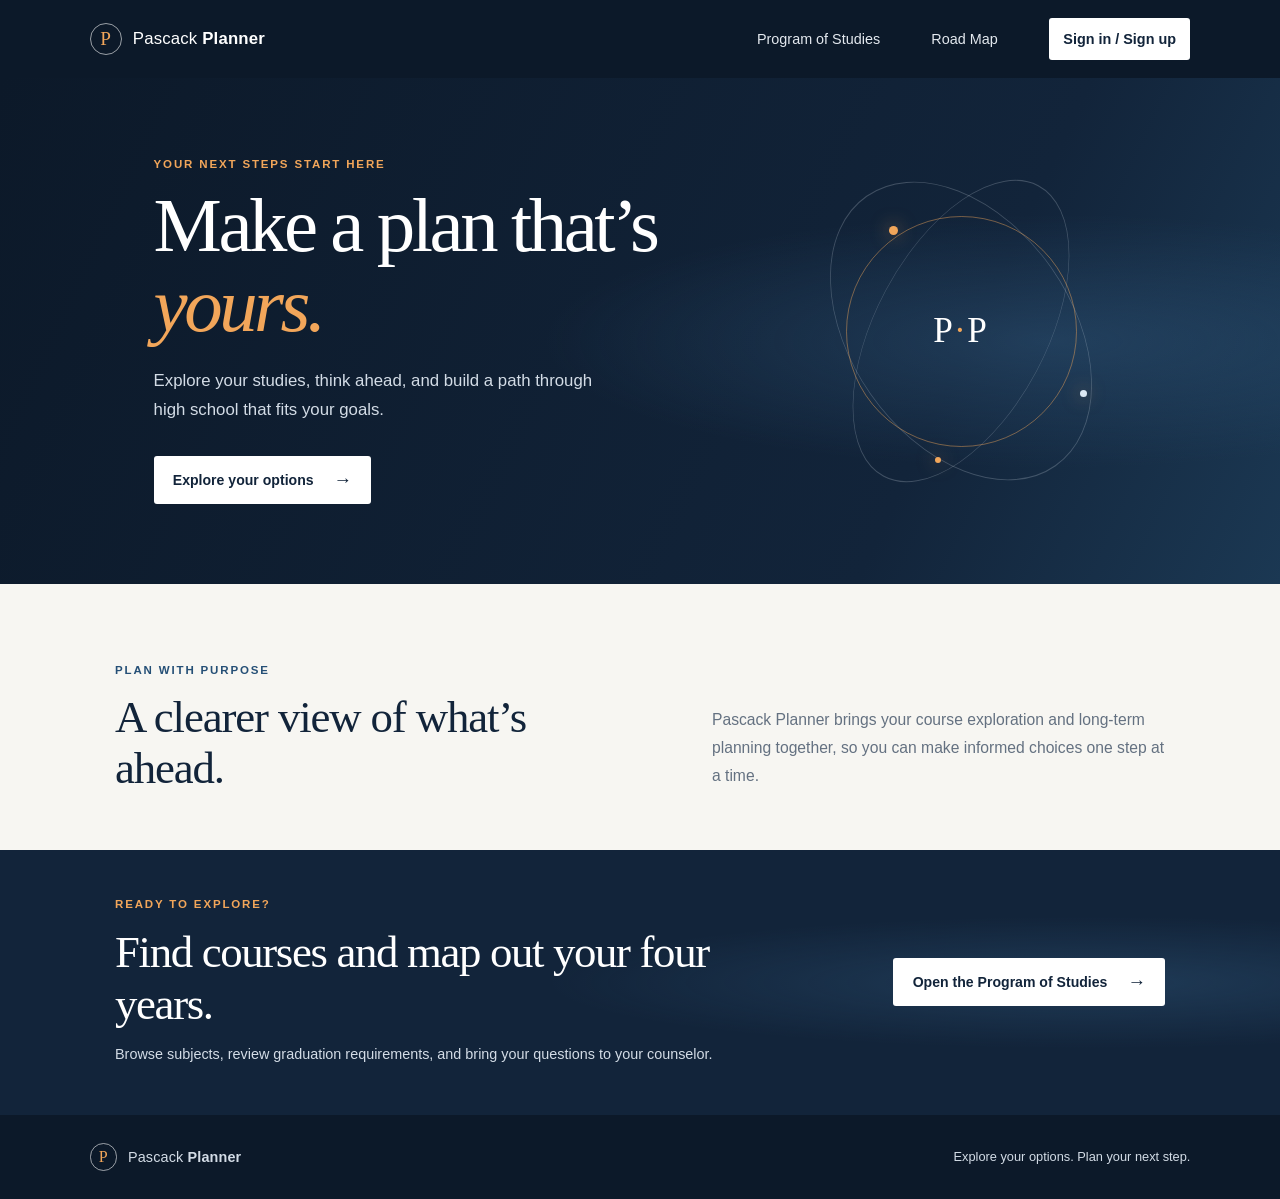
==== commit 97e77bd6: "Merge branch 'main' into dev/aiden" ====
--- a/index.html
+++ b/index.html
@@ -4,12 +4,13 @@
     <meta charset="UTF-8">
     <meta name="viewport" content="width=device-width, initial-scale=1.0">
     <meta name="theme-color" content="#12243a">
+    <meta name="theme-color" content="#12243a">
     <title>Pascack Planner</title>
     <link href="./style.css" rel="stylesheet">
 </head>
 <body>
     <header class="site-header">
-        <a class="brand" href="#home" aria-label="Pascack Planner home">
+        <a class="brand" href="./index.html" aria-label="Pascack Planner home">
             <span class="brand-mark" aria-hidden="true">P</span>
             <span>Pascack <strong>Planner</strong></span>
         </a>
@@ -43,11 +44,11 @@
 
         <section class="welcome section-wrap" aria-labelledby="welcome-title">
             <div>
-                <p class="eyebrow eyebrow-dark">A guide for getting started</p>
-                <h2 id="welcome-title">High school planning, in plain language.</h2>
+                <p class="eyebrow eyebrow-dark">Plan with purpose</p>
+                <h2 id="welcome-title">A clearer view of what’s ahead.</h2>
             </div>
             <p class="welcome-copy">
-                Explore Pascack courses by subject, understand which classes are required, and learn what to check before you choose.
+                Pascack Planner brings your course exploration and long-term planning together, so you can make informed choices one step at a time.
             </p>
         </section>
 
--- a/style.css
+++ b/style.css
@@ -350,8 +350,7 @@
 }
 
 .guide-note,
-.college-note,
-.roadmap-note {
+.college-note {
     border-left: 3px solid var(--orange);
     background: #fff;
     color: var(--muted);
@@ -2076,4 +2075,1483 @@
     *::after {
         transition-duration: 0.01ms !important;
     }
+}
+
+.site-nav a[aria-current="page"] {
+    color: var(--orange);
+}
+
+.home-hero {
+    min-height: 450px;
+}
+
+.home-welcome {
+    display: grid;
+    grid-template-columns: 1fr 1fr auto;
+    align-items: end;
+    gap: 2rem;
+    padding-top: 4.5rem;
+    padding-bottom: 2rem;
+}
+
+.home-welcome h2,
+.home-reminder h2 {
+    margin: 0;
+    color: var(--navy);
+    font-family: Georgia, "Times New Roman", serif;
+    font-size: clamp(2rem, 3.5vw, 2.8rem);
+    font-weight: 400;
+    letter-spacing: -0.03em;
+    line-height: 1.1;
+}
+
+.home-welcome .welcome-copy {
+    max-width: 430px;
+}
+
+.home-tools {
+    display: grid;
+    grid-template-columns: repeat(3, minmax(0, 1fr));
+    gap: 1rem;
+    padding-bottom: 4rem;
+}
+
+.home-tool-card {
+    display: flex;
+    min-height: 260px;
+    flex-direction: column;
+    align-items: flex-start;
+    padding: 1.5rem;
+    border: 1px solid #e6e3dc;
+    background: #fff;
+    text-decoration: none;
+    transition: border-color 160ms ease, transform 160ms ease;
+}
+
+.home-tool-card:hover {
+    transform: translateY(-3px);
+    border-color: var(--blue);
+}
+
+.home-tool-featured {
+    border-color: var(--navy);
+    background: var(--navy);
+}
+
+.home-tool-number {
+    color: var(--blue);
+    font-size: 0.68rem;
+    font-weight: 700;
+    letter-spacing: 0.13em;
+}
+
+.home-tool-featured .home-tool-number {
+    color: var(--orange);
+}
+
+.home-tool-icon {
+    display: grid;
+    width: 2.8rem;
+    height: 2.8rem;
+    margin: 1.4rem 0 1rem;
+    place-items: center;
+    border: 1px solid #dce2e8;
+    border-radius: 50%;
+    color: var(--blue);
+    font-family: Georgia, "Times New Roman", serif;
+    font-size: 1.3rem;
+}
+
+.home-tool-featured .home-tool-icon {
+    border-color: rgba(255, 255, 255, 0.4);
+    color: var(--orange);
+}
+
+.home-tool-card > strong {
+    color: var(--navy);
+    font-family: Georgia, "Times New Roman", serif;
+    font-size: 1.4rem;
+    font-weight: 400;
+}
+
+.home-tool-featured > strong {
+    color: #fff;
+}
+
+.home-tool-card > span:nth-last-child(2) {
+    margin-top: 0.55rem;
+    color: var(--muted);
+    font-size: 0.84rem;
+    line-height: 1.55;
+}
+
+.home-tool-featured > span:nth-last-child(2) {
+    color: #d3dce6;
+}
+
+.home-tool-link {
+    display: inline-flex;
+    align-items: center;
+    gap: 0.55rem;
+    margin-top: auto;
+    padding-top: 1rem;
+    color: var(--blue);
+    font-size: 0.8rem;
+    font-weight: 700;
+}
+
+.home-tool-featured .home-tool-link {
+    color: var(--orange);
+}
+
+.home-reminder {
+    display: grid;
+    grid-template-columns: 1fr 0.8fr;
+    align-items: center;
+    gap: 3rem;
+    padding-top: 2rem;
+    padding-bottom: 5rem;
+    border-top: 1px solid #e4e0d8;
+}
+
+.home-reminder > p {
+    margin: 0;
+    color: var(--muted);
+    font-size: 0.9rem;
+    line-height: 1.7;
+}
+
+.section-hero {
+    padding: 3rem 0 3.5rem;
+    background:
+        radial-gradient(ellipse at 86% 45%, rgba(52, 94, 132, 0.38), transparent 34%),
+        linear-gradient(115deg, var(--navy-deep), var(--navy) 75%, #1b3853);
+    color: #fff;
+}
+
+.section-hero h1 {
+    max-width: 820px;
+    margin: 0;
+    font-family: Georgia, "Times New Roman", serif;
+    font-size: clamp(2.8rem, 6vw, 4.7rem);
+    font-weight: 400;
+    letter-spacing: -0.04em;
+    line-height: 1.05;
+}
+
+.section-hero > .section-wrap > p:last-child {
+    max-width: 680px;
+    margin: 1rem 0 0;
+    color: #d3dce6;
+    font-size: 1.02rem;
+    line-height: 1.7;
+}
+
+.section-hero .back-link {
+    margin-bottom: 1.5rem;
+}
+
+.content-page {
+    padding-top: 3rem;
+    padding-bottom: 5rem;
+}
+
+.content-heading {
+    margin: 0;
+    color: var(--navy);
+    font-family: Georgia, "Times New Roman", serif;
+    font-size: clamp(1.9rem, 3.5vw, 2.6rem);
+    font-weight: 400;
+    letter-spacing: -0.03em;
+}
+
+.content-page > .guide-note {
+    margin-top: 2rem;
+}
+
+.roadmap-requirements {
+    margin-top: 4rem;
+}
+
+.roadmap-requirements .requirement-list {
+    margin-bottom: 1rem;
+}
+
+.roadmap-requirements .text-link {
+    margin-top: 0.7rem;
+}
+
+.planner-content {
+    padding-top: 2rem;
+    padding-bottom: 5rem;
+}
+
+.planner-toolbar {
+    display: flex;
+    align-items: end;
+    justify-content: space-between;
+    gap: 1.5rem;
+    margin-bottom: 1.2rem;
+}
+
+.grade-picker {
+    display: grid;
+    min-width: 180px;
+    gap: 0.45rem;
+    color: var(--ink);
+    font-size: 0.78rem;
+    font-weight: 700;
+}
+
+.grade-picker select {
+    min-height: 44px;
+    padding: 0.6rem 2rem 0.6rem 0.75rem;
+    border: 1px solid #cfd5dc;
+    border-radius: 2px;
+    background: #fff;
+    color: var(--ink);
+    font: inherit;
+}
+
+.planner-actions {
+    display: flex;
+    align-items: center;
+    flex-wrap: wrap;
+    justify-content: flex-end;
+    gap: 0.7rem;
+}
+
+.save-status {
+    margin-right: 0.3rem;
+    color: var(--muted);
+    font-size: 0.76rem;
+}
+
+.save-status-error {
+    color: #9b3429;
+}
+
+.button-outline,
+.button-quiet {
+    border: 1px solid #cfd5dc;
+    background: #fff;
+    color: var(--navy);
+    cursor: pointer;
+    font: inherit;
+    font-size: 0.82rem;
+}
+
+.button-outline:hover {
+    background: #edf1f4;
+}
+
+.button-quiet {
+    border-color: transparent;
+    background: transparent;
+    color: var(--muted);
+}
+
+.button-quiet:hover {
+    background: #eeeae2;
+}
+
+.planner-notice {
+    margin-bottom: 1.2rem;
+    padding: 0.95rem 1.1rem;
+    border-left: 3px solid var(--orange);
+    background: #fff;
+    color: var(--muted);
+    font-size: 0.82rem;
+    line-height: 1.6;
+}
+
+.planner-notice strong {
+    display: block;
+    margin-bottom: 0.15rem;
+    color: var(--navy);
+}
+
+.schedule-paper {
+    padding: 1.5rem;
+    border: 1px solid #dedbd4;
+    background: #fff;
+    box-shadow: 0 8px 26px rgba(18, 36, 58, 0.05);
+}
+
+.schedule-paper-heading {
+    display: flex;
+    align-items: end;
+    justify-content: space-between;
+    gap: 1rem;
+    margin-bottom: 1.2rem;
+}
+
+.schedule-paper-heading .eyebrow {
+    margin-bottom: 0.45rem;
+}
+
+.schedule-paper-heading h2 {
+    margin: 0;
+    color: var(--navy);
+    font-family: Georgia, "Times New Roman", serif;
+    font-size: 2rem;
+    font-weight: 400;
+}
+
+.schedule-paper-heading > p {
+    margin: 0;
+    color: var(--muted);
+    font-size: 0.8rem;
+}
+
+.schedule-table-wrap {
+    overflow-x: auto;
+    border: 1px solid #d8dde3;
+}
+
+.schedule-table {
+    width: 100%;
+    min-width: 760px;
+    border-collapse: collapse;
+    table-layout: fixed;
+}
+
+.schedule-table th,
+.schedule-table td {
+    padding: 0.55rem;
+    border-right: 1px solid #e1e4e8;
+    border-bottom: 1px solid #e1e4e8;
+    text-align: left;
+    vertical-align: top;
+}
+
+.schedule-table thead th {
+    height: 48px;
+    background: #f0f2f4;
+    color: var(--navy);
+    font-size: 0.8rem;
+}
+
+.schedule-table thead th span {
+    display: none;
+}
+
+.schedule-table .period-heading,
+.schedule-table .period-cell {
+    width: 105px;
+    background: #f7f6f2;
+}
+
+.schedule-table .period-cell {
+    color: var(--navy);
+    font-size: 0.76rem;
+    font-weight: 700;
+}
+
+.schedule-table tbody td {
+    height: 94px;
+}
+
+.schedule-slot {
+    display: flex;
+    width: 100%;
+    min-height: 66px;
+    flex-direction: column;
+    align-items: center;
+    justify-content: center;
+    gap: 0.3rem;
+    padding: 0.55rem;
+    border: 1px dashed #c5ced8;
+    border-radius: 2px;
+    background: #fafbfd;
+    color: var(--blue);
+    cursor: pointer;
+    font: inherit;
+    font-size: 0.72rem;
+    text-align: center;
+    transition: background 140ms ease, border-color 140ms ease;
+}
+
+.schedule-slot:hover {
+    border-color: var(--blue);
+    background: #f0f4f7;
+}
+
+.schedule-slot-filled {
+    align-items: flex-start;
+    justify-content: flex-start;
+    border: 1px solid #b9c9d7;
+    background: #eef3f6;
+    color: var(--navy);
+    text-align: left;
+}
+
+.schedule-slot-filled strong {
+    display: -webkit-box;
+    overflow: hidden;
+    -webkit-box-orient: vertical;
+    -webkit-line-clamp: 3;
+    font-size: 0.7rem;
+    line-height: 1.35;
+}
+
+.schedule-slot-subject {
+    color: var(--muted);
+    font-size: 0.64rem;
+}
+
+.slot-plus {
+    display: grid;
+    width: 1.3rem;
+    height: 1.3rem;
+    place-items: center;
+    border: 1px solid #c5ced8;
+    border-radius: 50%;
+    font-size: 1rem;
+    line-height: 1;
+}
+
+.remove-slot {
+    margin-top: 0.25rem;
+    padding: 0.2rem;
+    border: 0;
+    background: transparent;
+    color: #657280;
+    cursor: pointer;
+    font: inherit;
+    font-size: 0.65rem;
+}
+
+.remove-slot:hover {
+    color: #9b3429;
+    text-decoration: underline;
+}
+
+.schedule-footnote {
+    margin: 1rem 0 0;
+    color: var(--muted);
+    font-size: 0.75rem;
+    line-height: 1.55;
+}
+
+.planner-bottom-links {
+    display: flex;
+    flex-wrap: wrap;
+    gap: 0.8rem 2rem;
+    margin-top: 1.2rem;
+}
+
+.course-picker {
+    width: min(680px, calc(100vw - 2rem));
+    max-width: none;
+    max-height: min(82vh, 760px);
+    padding: 0;
+    overflow: hidden;
+    border: 1px solid #d8dde3;
+    background: var(--paper);
+    color: var(--ink);
+    box-shadow: 0 24px 80px rgba(12, 25, 41, 0.28);
+}
+
+.course-picker::backdrop {
+    background: rgba(12, 25, 41, 0.62);
+}
+
+.picker-content {
+    display: flex;
+    max-height: min(82vh, 760px);
+    flex-direction: column;
+    padding: 1.5rem;
+}
+
+.picker-heading {
+    display: flex;
+    align-items: flex-start;
+    justify-content: space-between;
+    gap: 1rem;
+}
+
+.picker-heading .eyebrow {
+    margin-bottom: 0.45rem;
+}
+
+.picker-heading h2 {
+    margin: 0;
+    color: var(--navy);
+    font-family: Georgia, "Times New Roman", serif;
+    font-size: 1.8rem;
+    font-weight: 400;
+}
+
+.picker-heading p:last-child {
+    margin: 0.35rem 0 0;
+    color: var(--muted);
+    font-size: 0.8rem;
+}
+
+.picker-close {
+    display: grid;
+    width: 2.3rem;
+    height: 2.3rem;
+    flex: 0 0 auto;
+    place-items: center;
+    border: 1px solid #cfd5dc;
+    border-radius: 50%;
+    background: #fff;
+    color: var(--navy);
+    cursor: pointer;
+    font-size: 1.4rem;
+    line-height: 1;
+}
+
+.picker-search {
+    width: 100%;
+    margin-top: 1.2rem;
+}
+
+.picker-results {
+    overflow-y: auto;
+    margin-top: 0.8rem;
+    padding-right: 0.25rem;
+}
+
+.picker-subject + .picker-subject {
+    margin-top: 1.2rem;
+}
+
+.picker-subject h3 {
+    margin: 0 0 0.45rem;
+    color: var(--blue);
+    font-size: 0.72rem;
+    letter-spacing: 0.1em;
+    text-transform: uppercase;
+}
+
+.picker-course-list {
+    display: grid;
+    gap: 0.35rem;
+}
+
+.picker-course-option {
+    width: 100%;
+    padding: 0.65rem 0.75rem;
+    border: 1px solid #e1ded7;
+    background: #fff;
+    color: var(--ink);
+    cursor: pointer;
+    font: inherit;
+    font-size: 0.82rem;
+    text-align: left;
+}
+
+.picker-course-option:hover {
+    border-color: var(--blue);
+    background: #edf1f4;
+}
+
+.picker-empty {
+    padding: 1rem;
+    background: #fff;
+    color: var(--muted);
+    font-size: 0.85rem;
+}
+
+.interests-content {
+    padding-top: 2.5rem;
+    padding-bottom: 5rem;
+}
+
+.interest-fieldset {
+    margin: 0;
+    padding: 1.7rem;
+    border: 1px solid #e1ded7;
+    background: #fff;
+}
+
+.interest-fieldset legend {
+    padding: 0 0.4rem;
+    color: var(--navy);
+    font-family: Georgia, "Times New Roman", serif;
+    font-size: 1.8rem;
+}
+
+.interest-instructions {
+    margin: 0 0 1.2rem;
+    color: var(--muted);
+    font-size: 0.84rem;
+}
+
+.interest-options {
+    display: grid;
+    grid-template-columns: repeat(2, minmax(0, 1fr));
+    gap: 0.7rem;
+    margin-bottom: 1.2rem;
+}
+
+.interest-option {
+    display: flex;
+    min-height: 82px;
+    align-items: flex-start;
+    gap: 0.7rem;
+    padding: 0.9rem;
+    border: 1px solid #e1ded7;
+    background: #faf9f6;
+    cursor: pointer;
+}
+
+.interest-option:has(input:checked) {
+    border-color: var(--blue);
+    background: #edf1f4;
+}
+
+.interest-option input {
+    width: 1rem;
+    height: 1rem;
+    flex: 0 0 auto;
+    margin: 0.15rem 0 0;
+    accent-color: var(--blue);
+}
+
+.interest-option > span {
+    display: grid;
+    gap: 0.25rem;
+}
+
+.interest-option strong {
+    color: var(--navy);
+    font-size: 0.84rem;
+}
+
+.interest-option small {
+    color: var(--muted);
+    font-size: 0.75rem;
+    line-height: 1.45;
+}
+
+.interest-save-note {
+    min-height: 1.2rem;
+    margin: 0.7rem 0 0;
+    color: var(--muted);
+    font-size: 0.74rem;
+}
+
+.interest-results {
+    margin-top: 3rem;
+}
+
+.interest-result-grid {
+    display: grid;
+    grid-template-columns: repeat(3, minmax(0, 1fr));
+    gap: 0.8rem;
+    margin-top: 1.2rem;
+}
+
+.interest-result-card {
+    display: flex;
+    min-height: 220px;
+    flex-direction: column;
+    align-items: flex-start;
+    padding: 1.2rem;
+    border: 1px solid #e1ded7;
+    background: #fff;
+}
+
+.interest-result-card h3 {
+    margin: 0;
+    color: var(--navy);
+    font-family: Georgia, "Times New Roman", serif;
+    font-size: 1.35rem;
+    font-weight: 400;
+}
+
+.interest-result-card > p {
+    margin: 0.5rem 0 0;
+    color: var(--muted);
+    font-size: 0.76rem;
+    line-height: 1.5;
+}
+
+.interest-course-suggestions {
+    display: grid;
+    gap: 0.35rem;
+    margin: 0.8rem 0 0;
+    padding-left: 1rem;
+    color: var(--ink);
+    font-size: 0.74rem;
+    line-height: 1.45;
+}
+
+.interest-result-card .text-link {
+    margin-top: auto;
+    padding-top: 1rem;
+}
+
+.interests-content > .guide-note {
+    margin: 2.5rem 0 1.2rem;
+}
+
+@media (max-width: 960px) {
+    .home-welcome {
+        grid-template-columns: 1fr 1fr;
+    }
+
+    .home-welcome .button {
+        grid-column: 1 / -1;
+        justify-self: start;
+    }
+
+    .home-tools {
+        grid-template-columns: repeat(2, minmax(0, 1fr));
+    }
+
+    .interest-result-grid {
+        grid-template-columns: repeat(2, minmax(0, 1fr));
+    }
+}
+
+@media (max-width: 760px) {
+    .site-header {
+        align-items: flex-start;
+        flex-direction: column;
+        gap: 0.7rem;
+        padding-block: 0.8rem;
+    }
+
+    .site-nav {
+        width: 100%;
+        justify-content: flex-start;
+        gap: 1rem;
+        overflow-x: auto;
+    }
+
+    .site-nav a {
+        flex: 0 0 auto;
+        font-size: 0.78rem;
+    }
+
+    .home-reminder {
+        grid-template-columns: 1fr;
+        gap: 1rem;
+    }
+
+    .planner-toolbar {
+        align-items: flex-start;
+        flex-direction: column;
+    }
+
+    .planner-actions {
+        justify-content: flex-start;
+    }
+
+    .save-status {
+        width: 100%;
+    }
+
+    .interest-result-grid {
+        grid-template-columns: repeat(2, minmax(0, 1fr));
+    }
+}
+
+@media (max-width: 540px) {
+    .home-welcome {
+        grid-template-columns: 1fr;
+        gap: 1rem;
+        padding-top: 3.5rem;
+    }
+
+    .home-welcome .button {
+        grid-column: auto;
+    }
+
+    .home-tools,
+    .interest-options,
+    .interest-result-grid {
+        grid-template-columns: 1fr;
+    }
+
+    .home-tool-card {
+        min-height: 230px;
+    }
+
+    .interest-fieldset {
+        padding: 1.1rem;
+    }
+
+    .interest-fieldset legend {
+        font-size: 1.5rem;
+    }
+
+    .schedule-paper {
+        padding: 0.8rem;
+    }
+
+    .schedule-paper-heading {
+        align-items: flex-start;
+        flex-direction: column;
+    }
+
+    .planner-actions .button {
+        min-height: 42px;
+        padding-inline: 0.8rem;
+    }
+}
+
+@media print {
+    body {
+        background: white;
+    }
+
+    .site-header,
+    .section-hero,
+    .planner-toolbar,
+    .planner-notice,
+    .schedule-footnote,
+    .planner-bottom-links,
+    .site-footer,
+    .remove-slot,
+    .course-picker {
+        display: none !important;
+    }
+
+    .planner-content,
+    .schedule-paper {
+        width: 100%;
+        margin: 0;
+        padding: 0;
+        border: 0;
+        box-shadow: none;
+    }
+
+    .schedule-table {
+        min-width: 0;
+    }
+
+    .schedule-table th,
+    .schedule-table td {
+        padding: 0.25rem;
+    }
+
+    .schedule-table tbody td {
+        height: 74px;
+    }
+
+    .schedule-slot {
+        min-height: 55px;
+    }
+}
+
+.student-profile-page {
+    display: grid;
+    gap: 1.5rem;
+}
+
+.student-data-status {
+    margin: 0;
+    color: var(--muted);
+    font-size: 0.82rem;
+}
+
+.student-panel {
+    padding: clamp(1.1rem, 3vw, 2rem);
+    border: 1px solid #e1ded7;
+    background: #fff;
+}
+
+.student-panel > .eyebrow {
+    margin-bottom: 0.55rem;
+}
+
+.student-panel > .section-intro {
+    max-width: 760px;
+    margin: 0.7rem 0 1.4rem;
+    color: var(--muted);
+    font-size: 0.88rem;
+    line-height: 1.65;
+}
+
+.student-form-grid,
+.student-class-form {
+    display: grid;
+    grid-template-columns: repeat(2, minmax(0, 1fr));
+    gap: 1rem;
+    margin-top: 1.4rem;
+}
+
+.student-class-form {
+    grid-template-columns: repeat(4, minmax(0, 1fr));
+    align-items: end;
+}
+
+.student-form-grid label,
+.student-class-form label,
+.roadmap-controls label,
+.picker-credit-fields label,
+.transcript-upload {
+    display: grid;
+    gap: 0.4rem;
+    color: var(--navy);
+    font-size: 0.77rem;
+    font-weight: 700;
+}
+
+.student-form-grid input,
+.student-form-grid select,
+.student-class-form input,
+.student-class-form select,
+.roadmap-controls select,
+.picker-credit-fields input,
+.picker-credit-fields select,
+.transcript-upload input {
+    width: 100%;
+    min-height: 44px;
+    padding: 0.6rem 0.7rem;
+    border: 1px solid #cfd5dc;
+    border-radius: 2px;
+    background: #fff;
+    color: var(--ink);
+    font: inherit;
+    font-size: 0.85rem;
+}
+
+.student-class-form > button {
+    min-height: 44px;
+    justify-content: center;
+}
+
+.student-class-list {
+    display: grid;
+    gap: 0.6rem;
+    margin-top: 1.3rem;
+    color: var(--muted);
+    font-size: 0.84rem;
+}
+
+.student-class-item,
+.saved-map-year li {
+    display: flex;
+    align-items: center;
+    justify-content: space-between;
+    gap: 1rem;
+    padding: 0.85rem;
+    border: 1px solid #e6e3dc;
+    color: var(--ink);
+}
+
+.student-class-item {
+    display: grid;
+    grid-template-columns: minmax(120px, 0.65fr) minmax(0, 2fr) auto;
+}
+
+.student-class-item > div {
+    display: grid;
+    gap: 0.25rem;
+}
+
+.student-class-item strong {
+    color: var(--navy);
+    font-size: 0.86rem;
+}
+
+.student-class-item span {
+    color: var(--muted);
+    font-size: 0.76rem;
+}
+
+.class-record-controls {
+    display: grid;
+    grid-template-columns: repeat(5, minmax(72px, 1fr));
+    gap: 0.45rem;
+}
+
+.class-record-controls input,
+.class-record-controls select {
+    width: 100%;
+    min-width: 0;
+    min-height: 38px;
+    padding: 0.35rem;
+    border: 1px solid #cfd5dc;
+    background: #fff;
+    color: var(--ink);
+    font: inherit;
+    font-size: 0.72rem;
+}
+
+.student-class-item .button,
+.saved-map-year .button {
+    flex: 0 0 auto;
+}
+
+.transcript-panel > .section-intro {
+    margin-bottom: 1rem;
+}
+
+.transcript-upload {
+    max-width: 520px;
+    margin-bottom: 0.85rem;
+}
+
+.transcript-upload input {
+    padding: 0.45rem;
+}
+
+.roadmap-controls {
+    display: grid;
+    grid-template-columns: minmax(220px, 360px);
+    gap: 1rem;
+    margin-bottom: 1rem;
+}
+
+.roadmap-grade-choice {
+    display: grid;
+    gap: 0.4rem;
+    width: min(100%, 260px);
+    margin: 1rem 0 0.45rem;
+    color: var(--navy);
+    font-size: 0.8rem;
+    font-weight: 700;
+}
+
+.roadmap-grade-choice select {
+    min-height: 48px;
+    padding: 0.65rem 0.8rem;
+    border: 1px solid #cfd5dc;
+    border-radius: 2px;
+    background: #fff;
+    color: var(--ink);
+    font: inherit;
+    font-size: 1rem;
+}
+
+.roadmap-recommendations {
+    margin-top: 1.4rem;
+    padding-top: 1.2rem;
+    border-top: 1px solid #e6e3dc;
+}
+
+.roadmap-section-heading {
+    display: flex;
+    align-items: end;
+    justify-content: space-between;
+    gap: 1rem;
+}
+
+.roadmap-section-heading .eyebrow {
+    margin: 0 0 0.3rem;
+}
+
+.roadmap-section-heading h3,
+.roadmap-current-classes h3,
+.roadmap-more-progress h3 {
+    margin: 0;
+    color: var(--navy);
+    font-family: Georgia, "Times New Roman", serif;
+    font-size: 1.5rem;
+    font-weight: 400;
+}
+
+.roadmap-section-heading .text-link {
+    margin: 0 0 0.15rem;
+}
+
+.roadmap-supporting-copy {
+    margin: 0.65rem 0 0;
+    color: var(--muted);
+    font-size: 0.82rem;
+    line-height: 1.55;
+}
+
+.recommended-course-list {
+    display: grid;
+    grid-template-columns: repeat(3, minmax(0, 1fr));
+    gap: 0.8rem;
+    margin-top: 0.9rem;
+}
+
+.grade-course-list {
+    display: grid;
+    grid-template-columns: repeat(2, minmax(0, 1fr));
+    gap: 0.8rem;
+    margin-top: 1rem;
+}
+
+.grade-course-card {
+    display: grid;
+    align-content: start;
+    gap: 0.6rem;
+    min-width: 0;
+    padding: 1rem;
+    border: 1px solid #e1ded7;
+    border-left: 3px solid #aeb8bf;
+    background: #fff;
+    scroll-margin: 1rem;
+}
+
+.grade-course-card.is-planned {
+    border-left-color: #34775d;
+    background: #f5faf6;
+}
+
+.grade-course-card.is-current {
+    border-left-color: #b2782d;
+}
+
+.grade-course-card.is-completed {
+    border-left-color: #466f90;
+}
+
+.grade-course-card h4 {
+    margin: 0;
+    color: var(--navy);
+    font-family: Georgia, "Times New Roman", serif;
+    font-size: 1.12rem;
+    font-weight: 400;
+    line-height: 1.35;
+}
+
+.grade-course-status,
+.recommendation-reason {
+    margin: 0;
+    color: var(--muted);
+    font-size: 0.72rem;
+    line-height: 1.45;
+}
+
+.recommendation-reason {
+    color: var(--blue);
+    font-weight: 700;
+}
+
+.grade-course-details {
+    color: var(--muted);
+    font-size: 0.76rem;
+    line-height: 1.5;
+}
+
+.grade-course-details summary {
+    width: fit-content;
+    color: var(--blue);
+    cursor: pointer;
+    text-decoration: underline;
+    text-decoration-color: #b7c8d2;
+    text-underline-offset: 0.15em;
+}
+
+.grade-course-details p {
+    margin: 0.5rem 0 0;
+}
+
+.grade-course-path a {
+    color: var(--blue);
+}
+
+.grade-course-card .button {
+    justify-content: center;
+    min-height: 38px;
+    padding: 0.5rem 0.75rem;
+    font-size: 0.75rem;
+}
+
+.grade-course-card .button:disabled {
+    border-color: #d7ded9;
+    background: #edf2ef;
+    color: #466f5b;
+    cursor: default;
+}
+
+.roadmap-current-classes {
+    margin-top: 1.5rem;
+    padding-top: 1.1rem;
+    border-top: 1px solid #e6e3dc;
+}
+
+.roadmap-current-classes h3 {
+    font-size: 1.3rem;
+}
+
+.current-grade-courses {
+    display: grid;
+    grid-template-columns: repeat(2, minmax(0, 1fr));
+    gap: 0.55rem;
+    margin-top: 0.7rem;
+}
+
+.current-grade-course {
+    display: flex;
+    align-items: center;
+    justify-content: space-between;
+    gap: 0.7rem;
+    padding: 0.7rem 0.8rem;
+    border-left: 3px solid #aeb8bf;
+    background: #f3f5f6;
+}
+
+.current-grade-course > span {
+    display: grid;
+    gap: 0.2rem;
+}
+
+.current-grade-course .button {
+    flex: 0 0 auto;
+    min-height: 32px;
+    padding: 0.35rem 0.5rem;
+    font-size: 0.68rem;
+}
+
+.current-grade-course.status-planned {
+    border-left-color: #34775d;
+    background: #f2f8f4;
+}
+
+.current-grade-course.status-current {
+    border-left-color: #b2782d;
+    background: #fff9ee;
+}
+
+.current-grade-course.status-completed {
+    border-left-color: #466f90;
+    background: #f2f6f9;
+}
+
+.current-grade-course strong {
+    color: var(--navy);
+    font-size: 0.8rem;
+}
+
+.current-grade-course small {
+    color: var(--muted);
+    font-size: 0.7rem;
+}
+
+.department-course-actions {
+    display: flex;
+    align-items: center;
+    flex-wrap: wrap;
+    gap: 0.6rem;
+    margin-top: 0.2rem;
+}
+
+.department-course-actions .button {
+    min-height: 38px;
+    padding: 0.5rem 0.75rem;
+    font-size: 0.75rem;
+}
+
+.saved-map-list {
+    display: grid;
+    grid-template-columns: repeat(4, minmax(0, 1fr));
+    gap: 1rem;
+    margin-top: 1.3rem;
+}
+
+.saved-map-year h3 {
+    margin: 0 0 0.6rem;
+    color: var(--navy);
+    font-family: Georgia, "Times New Roman", serif;
+    font-size: 1.35rem;
+    font-weight: 400;
+}
+
+.saved-map-year ul {
+    display: grid;
+    gap: 0.45rem;
+    margin: 0;
+    padding: 0;
+    list-style: none;
+}
+
+.saved-map-year li {
+    padding: 0.6rem;
+    font-size: 0.76rem;
+}
+
+.saved-map-year li > span {
+    line-height: 1.5;
+}
+
+.transcript-year {
+    min-width: 0;
+    padding: 0.85rem;
+    border-top: 3px solid #9aa8b2;
+    background: #f4f6f7;
+}
+
+.transcript-year ul {
+    gap: 0.5rem;
+}
+
+.transcript-year li {
+    display: grid;
+    gap: 0.2rem;
+    padding: 0.65rem;
+    border: 1px solid #e1ded7;
+    background: #fff;
+}
+
+.transcript-year li > strong {
+    color: var(--navy);
+    font-size: 0.75rem;
+    font-weight: 700;
+}
+
+.transcript-year li > small {
+    color: var(--muted);
+    font-size: 0.68rem;
+}
+
+.transcript-year .transcript-empty {
+    color: var(--muted);
+}
+
+.roadmap-more {
+    margin-top: 0.4rem;
+}
+
+.roadmap-more > summary {
+    color: var(--navy);
+    cursor: pointer;
+    font-weight: 700;
+}
+
+.roadmap-more[open] > summary {
+    margin-bottom: 0.9rem;
+}
+
+.roadmap-more-progress {
+    margin-top: 1.5rem;
+    padding-top: 1.2rem;
+    border-top: 1px solid #e6e3dc;
+}
+
+.roadmap-more-progress h3 {
+    margin: 0;
+    color: var(--navy);
+    font-family: Georgia, "Times New Roman", serif;
+    font-size: 1.35rem;
+    font-weight: 400;
+}
+
+.graduation-credit-progress {
+    display: grid;
+    gap: 0.4rem;
+    margin: 1.1rem 0;
+}
+
+.credit-total-summary {
+    margin: 0 0 0.5rem;
+    padding: 0.8rem;
+    background: #f0f3f5;
+    color: var(--navy);
+    font-size: 0.86rem;
+    font-weight: 700;
+    line-height: 1.55;
+}
+
+.credit-progress-row {
+    display: flex;
+    align-items: baseline;
+    justify-content: space-between;
+    gap: 1rem;
+    padding: 0.6rem 0.2rem;
+    border-bottom: 1px solid #e6e3dc;
+    font-size: 0.78rem;
+}
+
+.credit-progress-row > span {
+    color: var(--ink);
+}
+
+.credit-progress-row > strong {
+    color: var(--muted);
+    font-size: 0.72rem;
+    font-weight: 600;
+    text-align: right;
+}
+
+.planner-credit-panel {
+    margin-top: 1.4rem;
+}
+
+.planner-credit-panel .text-link {
+    margin-top: 0.7rem;
+}
+
+.picker-credit-fields {
+    display: grid;
+    grid-template-columns: minmax(130px, 0.5fr) minmax(200px, 1fr);
+    align-items: end;
+    gap: 0.8rem;
+    margin-top: 1rem;
+}
+
+.picker-credit-fields > p {
+    grid-column: 1 / -1;
+    margin: -0.3rem 0 0;
+    color: var(--muted);
+    font-size: 0.72rem;
+}
+
+@media (max-width: 760px) {
+    .student-class-form {
+        grid-template-columns: repeat(2, minmax(0, 1fr));
+    }
+
+    .recommended-course-list {
+        grid-template-columns: repeat(2, minmax(0, 1fr));
+    }
+
+    .saved-map-list {
+        grid-template-columns: repeat(2, minmax(0, 1fr));
+    }
+
+    .student-class-item {
+        grid-template-columns: 1fr auto;
+    }
+
+    .class-record-controls {
+        grid-column: 1 / -1;
+        grid-row: 2;
+        grid-template-columns: repeat(3, minmax(0, 1fr));
+    }
+}
+
+@media (max-width: 540px) {
+    .student-form-grid,
+    .student-class-form,
+    .roadmap-controls,
+    .recommended-course-list,
+    .grade-course-list,
+    .current-grade-courses,
+    .saved-map-list,
+    .picker-credit-fields {
+        grid-template-columns: 1fr;
+    }
+
+    .picker-credit-fields > p {
+        grid-column: auto;
+    }
+
+    .student-class-item,
+    .saved-map-year li {
+        align-items: flex-start;
+    }
+
+    .class-record-controls {
+        grid-template-columns: repeat(2, minmax(0, 1fr));
+    }
+
+    .credit-progress-row {
+        align-items: flex-start;
+        flex-direction: column;
+        gap: 0.25rem;
+    }
+
+    .credit-progress-row > strong {
+        text-align: left;
+    }
+}
+
+@media print {
+    .planner-credit-panel {
+        display: none;
+    }
 }
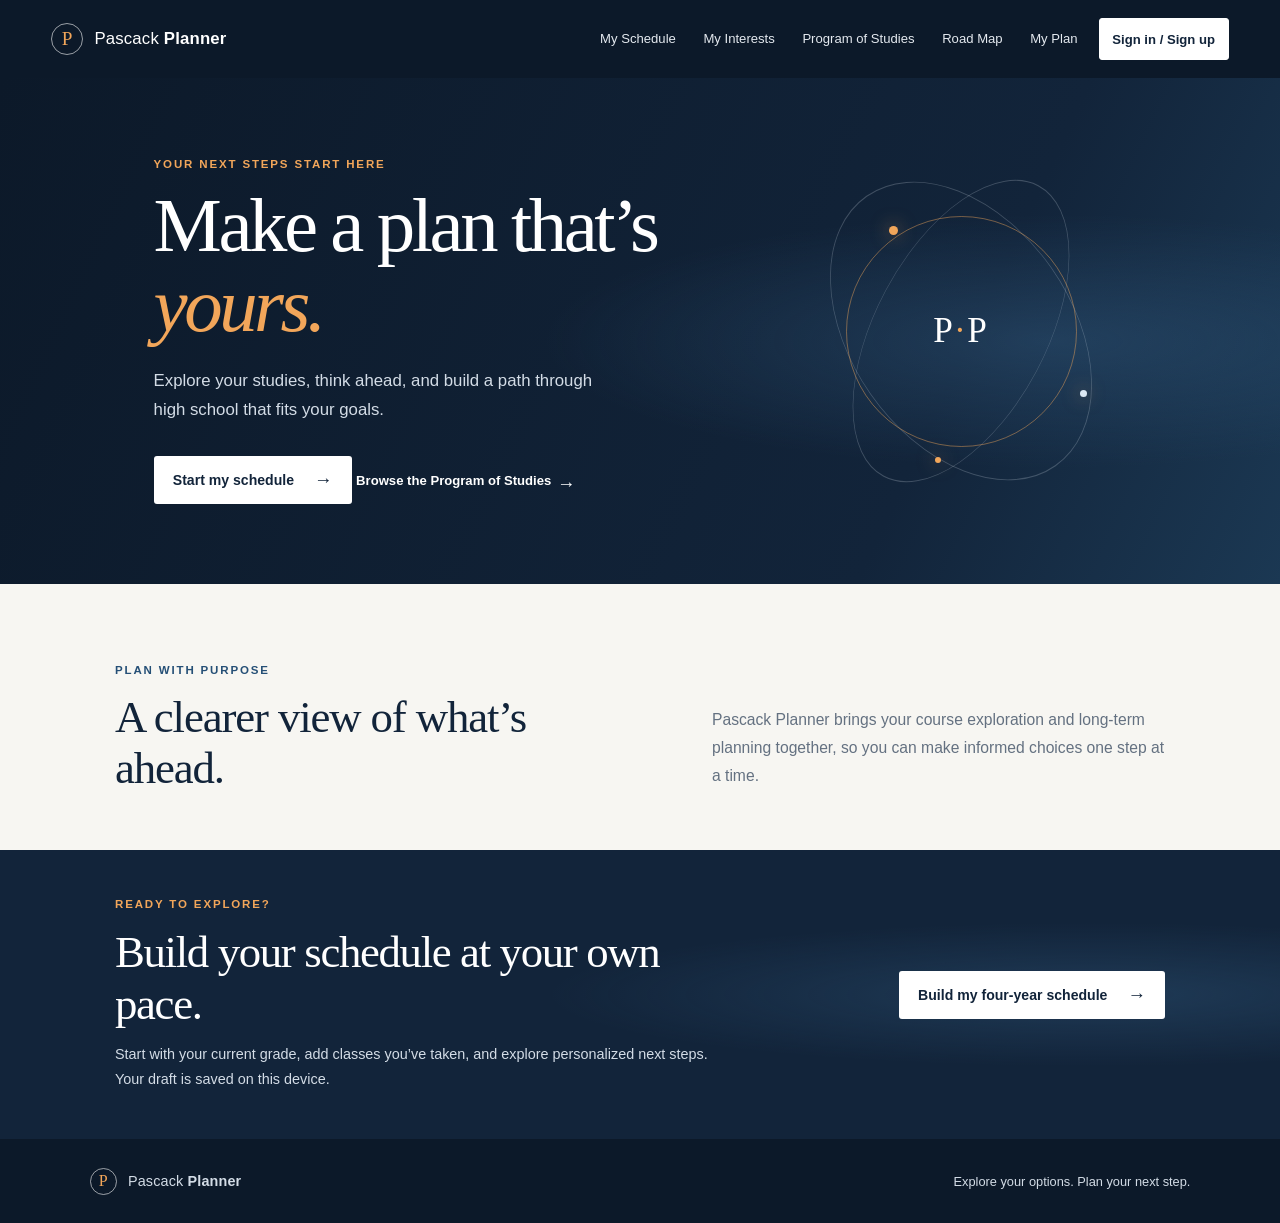
==== commit c4e0bd16: "Fixed nav bar, changed things with adding classes in the program of studies" ====
--- a/index.html
+++ b/index.html
@@ -15,8 +15,11 @@
             <span>Pascack <strong>Planner</strong></span>
         </a>
         <nav class="site-nav" aria-label="Main navigation">
-            <a href="./program-of-studies.html#program-of-studies">Program of Studies</a>
-            <a href="./road-map.html#road-map">Road Map</a>
+            <a href="./planner.html">My Schedule</a>
+            <a href="./interests.html">My Interests</a>
+            <a href="./programs.html">Program of Studies</a>
+            <a href="./roadmap.html">Road Map</a>
+            <a href="./profile.html">My Plan</a>
             <a class="nav-signin" href="./planner.html#auth-panel">Sign in / Sign up</a>
         </nav>
     </header>
@@ -29,7 +32,8 @@
                 <p class="hero-copy">
                     Explore your studies, think ahead, and build a path through high school that fits your goals.
                 </p>
-                <a class="button button-light" href="./program-of-studies.html#program-of-studies">Explore your options <span aria-hidden="true">→</span></a>
+                <a class="button button-light" href="./planner.html">Start my schedule <span aria-hidden="true">→</span></a>
+                <a class="text-link" href="./program-of-studies.html#program-of-studies">Browse the Program of Studies <span aria-hidden="true">→</span></a>
             </div>
             <div class="hero-art" aria-hidden="true">
                 <div class="orbit orbit-one"></div>
@@ -56,10 +60,10 @@
             <div class="next-steps-inner section-wrap">
                 <div>
                     <p class="eyebrow">Ready to explore?</p>
-                    <h2>Find courses and map out your four years.</h2>
-                    <p>Browse subjects, review graduation requirements, and bring your questions to your counselor.</p>
+                    <h2>Build your schedule at your own pace.</h2>
+                    <p>Start with your current grade, add classes you’ve taken, and explore personalized next steps. Your draft is saved on this device.</p>
                 </div>
-                <a class="button button-light" href="./program-of-studies.html#program-of-studies">Open the Program of Studies <span aria-hidden="true">→</span></a>
+                <a class="button button-light" href="./planner.html">Build my four-year schedule <span aria-hidden="true">→</span></a>
             </div>
         </section>
     </main>
--- a/style.css
+++ b/style.css
@@ -37,7 +37,8 @@
     min-height: 78px;
     align-items: center;
     justify-content: space-between;
-    padding: 0 clamp(1.25rem, 7vw, 7rem);
+    gap: 1rem;
+    padding: 0 clamp(1.25rem, 4vw, 4rem);
     background: var(--navy-deep);
     color: #fff;
 }
@@ -71,13 +72,18 @@
 .site-nav {
     display: flex;
     align-items: center;
-    gap: clamp(1.25rem, 4vw, 3.5rem);
+    justify-content: flex-end;
+    gap: 0.2rem;
 }
 
 .site-nav a {
-    padding: 0.5rem 0;
+    padding: 0.65rem 0.7rem;
+    border: 1px solid transparent;
+    border-bottom: 2px solid transparent;
+    border-radius: 3px 3px 0 0;
     color: #e4e9ef;
-    font-size: 0.9rem;
+    font-size: 0.82rem;
+    white-space: nowrap;
     text-decoration: none;
     transition: color 160ms ease;
 }
@@ -91,7 +97,9 @@
     display: inline-flex;
     min-height: 42px;
     align-items: center;
-    padding: 0 0.9rem;
+    margin-left: 0.35rem;
+    padding: 0 0.8rem;
+    border: 1px solid #fff;
     border-radius: 3px;
     background: #fff;
     color: var(--navy);
@@ -1640,6 +1648,195 @@
     margin: 0;
 }
 
+.planner-start-panel,
+.planner-guidance-card {
+    margin-top: 1.5rem;
+    padding: 1.5rem;
+    border: 1px solid #e6e3dc;
+    background: #fff;
+}
+
+.planner-start-panel h3,
+.planner-guidance-card h3 {
+    margin: 0;
+    color: var(--navy);
+    font-family: Georgia, "Times New Roman", serif;
+    font-size: 1.45rem;
+    font-weight: 400;
+}
+
+.planner-start-copy {
+    max-width: 720px;
+}
+
+.planner-start-copy .eyebrow,
+.planner-guidance-card .eyebrow {
+    margin-bottom: 0.55rem;
+}
+
+.quick-class-form {
+    display: grid;
+    grid-template-columns: repeat(4, minmax(0, 1fr)) auto;
+    align-items: end;
+    gap: 0.75rem;
+    margin-top: 1.2rem;
+}
+
+.quick-class-form .button {
+    min-height: 44px;
+}
+
+.text-link {
+    display: inline-flex;
+    gap: 0.35rem;
+    margin-top: 1rem;
+    color: var(--blue);
+    font-size: 0.82rem;
+    font-weight: 700;
+    text-decoration: none;
+}
+
+.text-link:hover {
+    text-decoration: underline;
+}
+
+.hero .text-link {
+    color: #fff;
+}
+
+.course-plan-grade {
+    margin-top: 0.8rem;
+}
+
+.course-plan-grade select {
+    max-width: 180px;
+}
+
+.course-plan-add {
+    margin-top: 0.65rem;
+}
+
+.planner-guidance-grid {
+    display: grid;
+    grid-template-columns: repeat(2, minmax(0, 1fr));
+    gap: 1rem;
+}
+
+.planner-guidance-card {
+    min-width: 0;
+    margin-top: 1rem;
+    padding: 1.25rem;
+}
+
+.requirement-progress {
+    display: grid;
+    gap: 0.7rem;
+    margin-top: 1.1rem;
+}
+
+.requirement-total {
+    margin: 0 0 0.2rem;
+    color: var(--navy);
+    font-size: 0.8rem;
+    font-weight: 700;
+}
+
+.requirement-progress-row {
+    display: grid;
+    gap: 0.3rem;
+}
+
+.requirement-progress-info {
+    display: flex;
+    justify-content: space-between;
+    gap: 0.8rem;
+    color: var(--ink);
+    font-size: 0.75rem;
+}
+
+.requirement-progress-info small {
+    color: var(--muted);
+    text-align: right;
+}
+
+.requirement-progress-row progress {
+    width: 100%;
+    height: 0.55rem;
+    accent-color: var(--blue);
+}
+
+.suggested-course-list {
+    display: grid;
+    gap: 0.7rem;
+    margin-top: 1rem;
+}
+
+.suggested-course-card {
+    padding: 0.85rem;
+    border: 1px solid #e6e3dc;
+    background: var(--paper);
+}
+
+.suggested-course-subject {
+    color: var(--muted);
+    font-size: 0.67rem;
+    font-weight: 700;
+    text-transform: uppercase;
+}
+
+.suggested-course-card h4 {
+    margin: 0.25rem 0 0;
+    color: var(--navy);
+    font-size: 0.95rem;
+}
+
+.suggested-course-card p {
+    margin: 0.45rem 0;
+    color: var(--muted);
+    font-size: 0.76rem;
+    line-height: 1.5;
+}
+
+.suggested-course-card details {
+    margin: 0.55rem 0;
+    color: var(--muted);
+    font-size: 0.75rem;
+}
+
+.suggested-course-card details summary,
+.planner-account-access summary {
+    color: var(--blue);
+    cursor: pointer;
+    font-weight: 700;
+}
+
+.planner-account-access {
+    margin-top: 1.5rem;
+    padding: 1.2rem 1.4rem;
+    border: 1px solid #e6e3dc;
+    background: #fff;
+}
+
+.planner-account-access > summary {
+    font-size: 0.9rem;
+}
+
+.planner-account-access[hidden] {
+    display: none;
+}
+
+.plan-status-select {
+    min-height: 38px;
+    max-width: 145px;
+    padding: 0.45rem 0.6rem;
+    border: 1px solid #cfd5dc;
+    border-radius: 2px;
+    background: #fff;
+    color: var(--ink);
+    font: inherit;
+    font-size: 0.76rem;
+}
+
 .transcript-import {
     margin-top: 1.5rem;
     padding: 1.5rem;
@@ -1917,6 +2114,14 @@
     .planner-controls {
         grid-template-columns: 1fr;
     }
+
+    .quick-class-form {
+        grid-template-columns: repeat(2, minmax(0, 1fr));
+    }
+
+    .planner-guidance-grid {
+        grid-template-columns: 1fr;
+    }
 }
 
 @media (max-width: 1100px) {
@@ -1927,25 +2132,6 @@
 }
 
 @media (max-width: 540px) {
-    .site-header {
-        min-height: 72px;
-        align-items: flex-start;
-        flex-direction: column;
-        justify-content: center;
-        gap: 0.6rem;
-        padding-block: 0.8rem;
-    }
-
-    .site-nav {
-        width: 100%;
-        justify-content: space-between;
-        gap: 1rem;
-    }
-
-    .site-nav a {
-        font-size: 0.82rem;
-    }
-
     .hero {
         min-height: 420px;
         padding-inline: 1.5rem;
@@ -2009,8 +2195,14 @@
     .planner-app,
     .planner-auth,
     .transcript-import,
-    .four-year-sheet {
+    .four-year-sheet,
+    .planner-start-panel,
+    .planner-guidance-card {
         padding: 1.2rem;
+    }
+
+    .quick-class-form {
+        grid-template-columns: 1fr;
     }
 
     .transcript-match-row {
@@ -2078,6 +2270,9 @@
 }
 
 .site-nav a[aria-current="page"] {
+    border-color: rgba(255, 255, 255, 0.12);
+    border-bottom-color: var(--orange);
+    background: rgba(255, 255, 255, 0.06);
     color: var(--orange);
 }
 
@@ -2791,25 +2986,6 @@
 }
 
 @media (max-width: 960px) {
-    .home-welcome {
-        grid-template-columns: 1fr 1fr;
-    }
-
-    .home-welcome .button {
-        grid-column: 1 / -1;
-        justify-self: start;
-    }
-
-    .home-tools {
-        grid-template-columns: repeat(2, minmax(0, 1fr));
-    }
-
-    .interest-result-grid {
-        grid-template-columns: repeat(2, minmax(0, 1fr));
-    }
-}
-
-@media (max-width: 760px) {
     .site-header {
         align-items: flex-start;
         flex-direction: column;
@@ -2820,15 +2996,42 @@
     .site-nav {
         width: 100%;
         justify-content: flex-start;
-        gap: 1rem;
+        gap: 0.2rem;
         overflow-x: auto;
+        padding-bottom: 0.15rem;
+        scrollbar-width: thin;
     }
 
     .site-nav a {
         flex: 0 0 auto;
-        font-size: 0.78rem;
-    }
-
+        min-height: 42px;
+        padding-inline: 0.65rem;
+        font-size: 0.82rem;
+    }
+
+    .site-nav .nav-signin {
+        margin-left: 0.25rem;
+    }
+
+    .home-welcome {
+        grid-template-columns: 1fr 1fr;
+    }
+
+    .home-welcome .button {
+        grid-column: 1 / -1;
+        justify-self: start;
+    }
+
+    .home-tools {
+        grid-template-columns: repeat(2, minmax(0, 1fr));
+    }
+
+    .interest-result-grid {
+        grid-template-columns: repeat(2, minmax(0, 1fr));
+    }
+}
+
+@media (max-width: 760px) {
     .home-reminder {
         grid-template-columns: 1fr;
         gap: 1rem;
